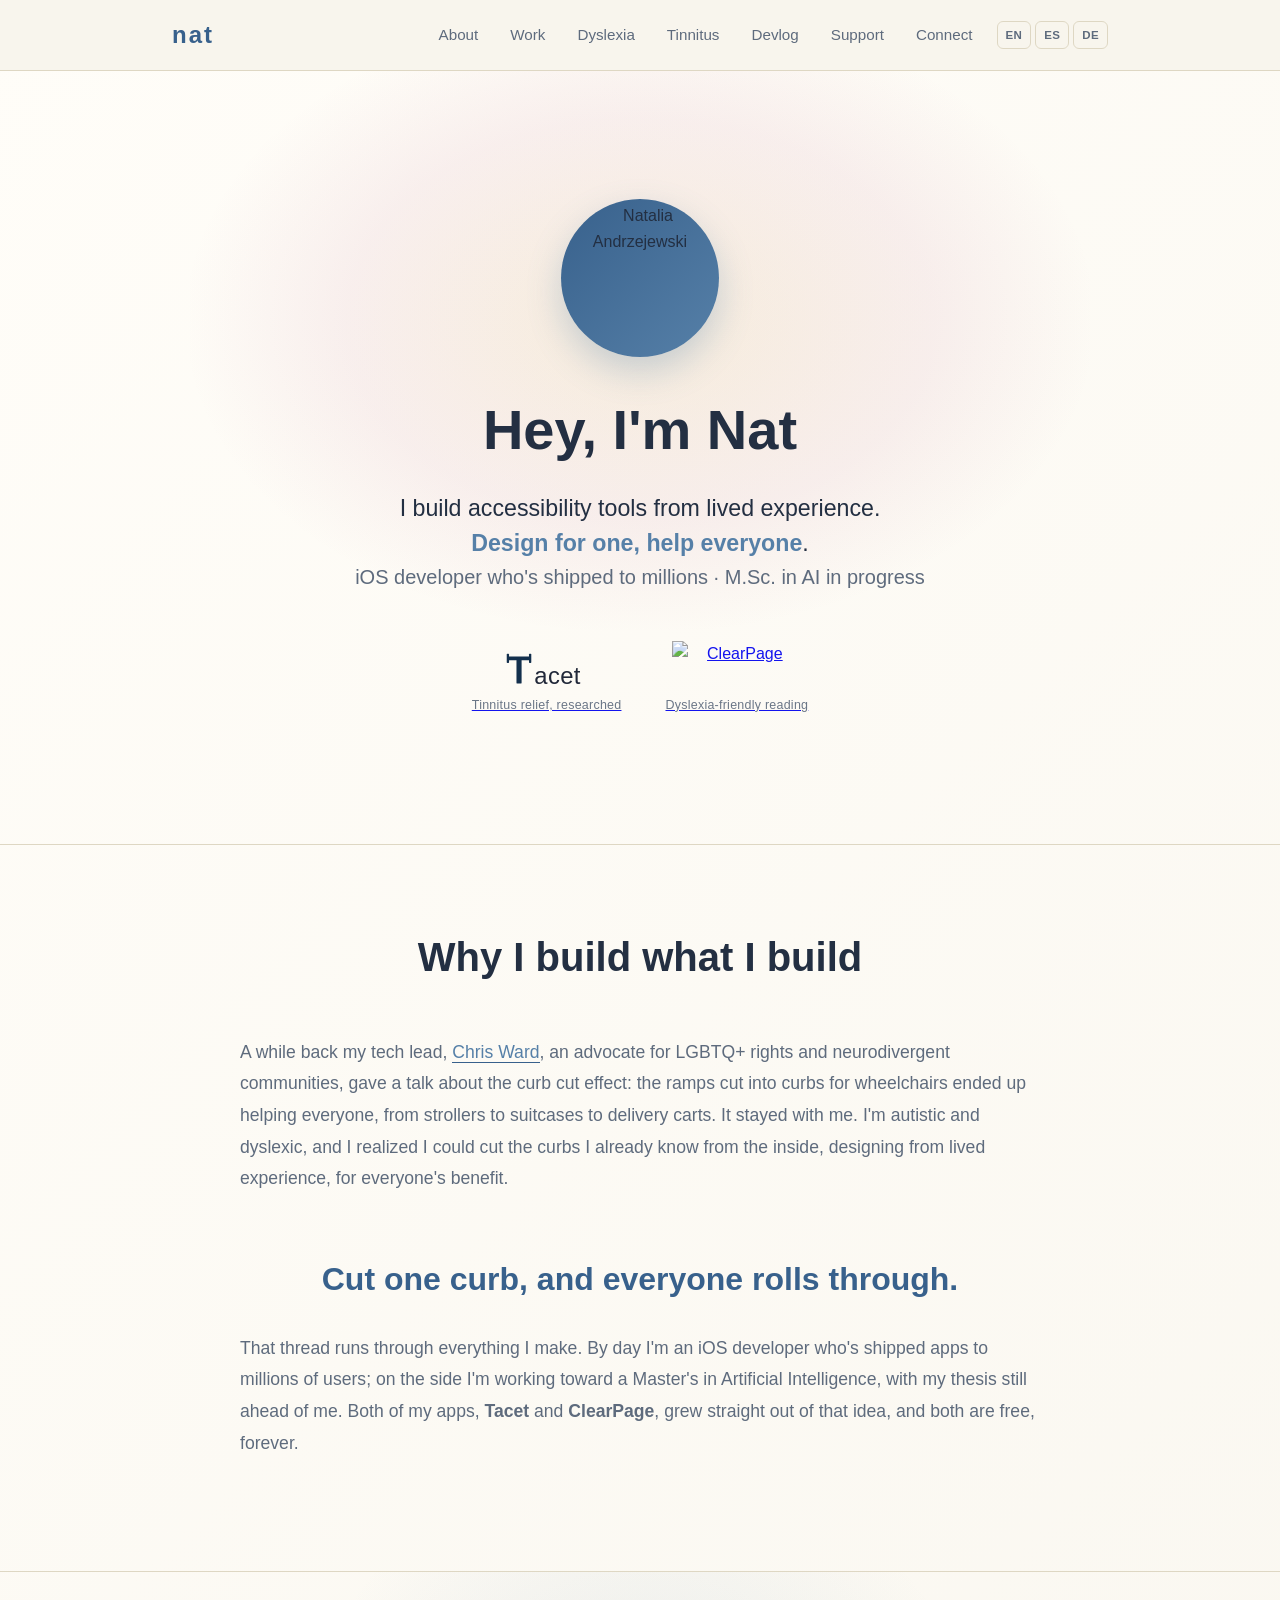
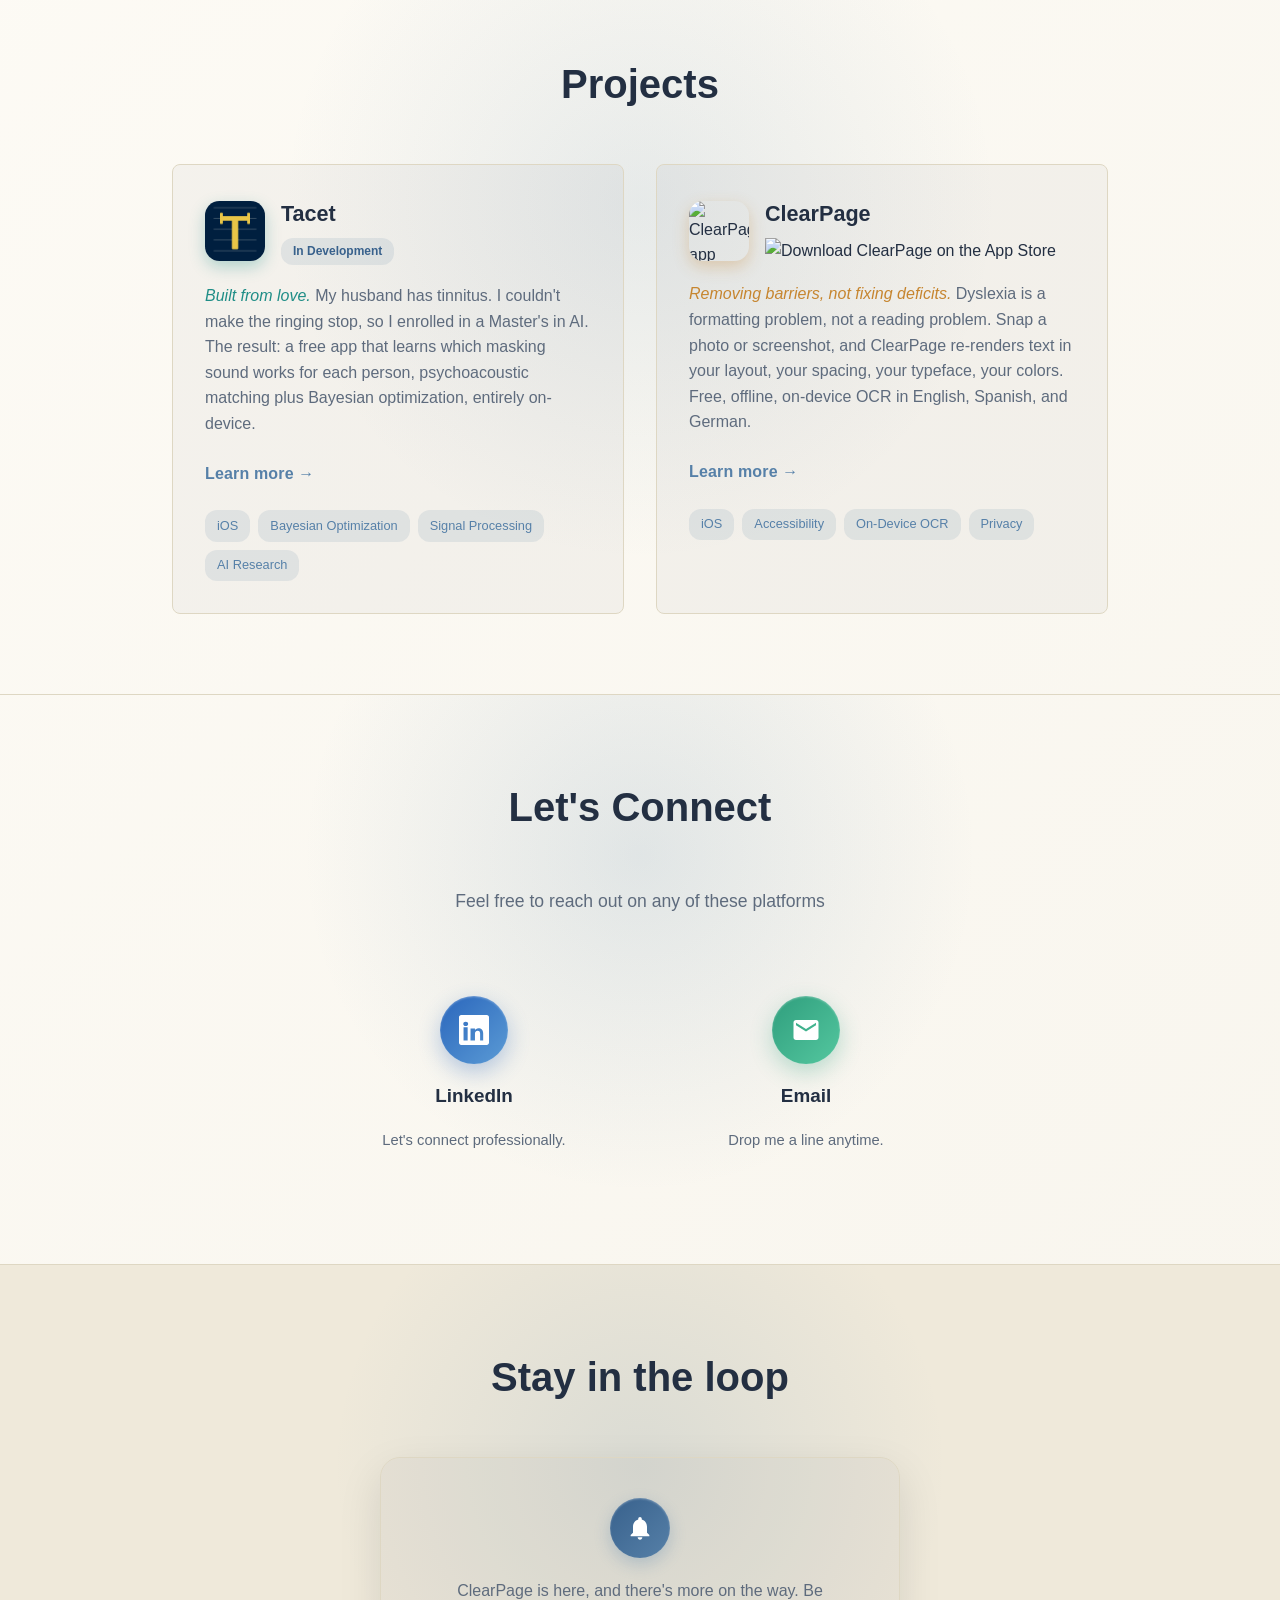
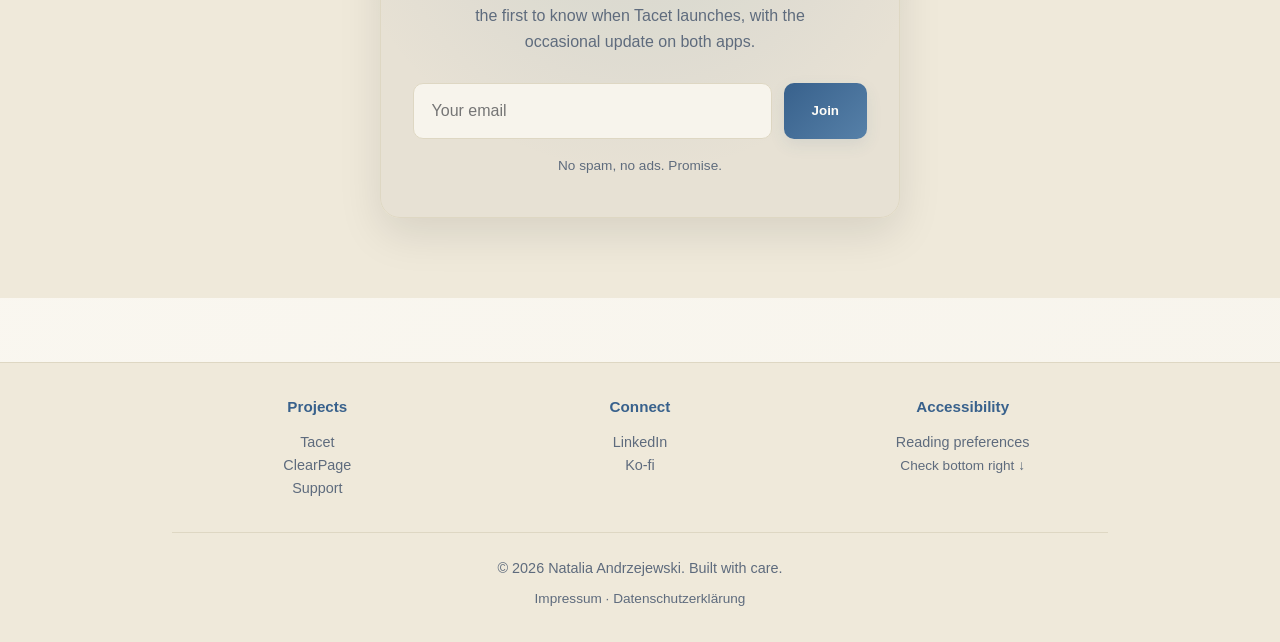
==== index.html @ 5fa42b30 "Renames to Tacet" ====
<!DOCTYPE html>
<html lang="en">
<head>
    <meta charset="UTF-8">
    <meta name="viewport" content="width=device-width, initial-scale=1.0">
    <meta name="description" content="iOS developer and AI researcher using tech to help people, free, privacy-first accessibility apps like Tacet and ClearPage.">
    <title>Natalia Andrzejewski | iOS Developer & AI Researcher</title>
    <link rel="icon" type="image/svg+xml" href="favicon.svg">
    <meta property="og:type" content="website">
    <meta property="og:title" content="Natalia Andrzejewski | iOS Developer & AI Researcher">
    <meta property="og:description" content="iOS developer and AI researcher using tech to help people, free, privacy-first accessibility apps like Tacet and ClearPage.">
    <meta property="og:url" content="https://natladev.com/">
    <meta property="og:image" content="https://natladev.com/nat.jpg">
    <meta name="twitter:card" content="summary">
    <link rel="stylesheet" href="style.css">
    <script>(function(){try{var p=JSON.parse(localStorage.getItem('natladev-prefs')||'{}');var d=document.documentElement,t=p.theme;d.dataset.theme=(t==='light'||t==='dark')?t:(matchMedia('(prefers-color-scheme: light)').matches?'light':'dark');if(p.font)d.dataset.font=p.font;if(p.textsize)d.dataset.textsize=p.textsize;if(p.spacing)d.dataset.spacing=p.spacing;}catch(e){}})();</script>
    <script type="application/ld+json">
    {
        "@context": "https://schema.org",
        "@type": "Person",
        "name": "Natalia Andrzejewski",
        "url": "https://natladev.com/",
        "image": "https://natladev.com/nat.jpg",
        "jobTitle": "iOS Developer & AI Researcher",
        "sameAs": [
            "https://www.linkedin.com/in/natladev/"
        ],
        "knowsAbout": ["iOS development", "Machine learning", "Accessibility", "Tinnitus masking", "Dyslexia-friendly design"]
    }
    </script>
</head>
<body>
    <a class="skip-link" href="#main">Skip to content</a>
    <nav class="navbar">
        <div class="container">
            <a href="#" class="logo">nat</a>
            <div class="nav-right">
                <ul class="nav-links" id="navMenu">
                    <li><a href="#about" data-i18n="nav.about">About</a></li>
                    <li><a href="#work" data-i18n="nav.work">Work</a></li>
                    <li><a href="clearpage.html" data-i18n="nav.dyslexia">Dyslexia</a></li>
                    <li><a href="tinnitus.html" data-i18n="nav.tinnitus">Tinnitus</a></li>
                    <li><a href="devlog.html" data-i18n="nav.devlog">Devlog</a></li>
                    <li><a href="support.html" data-i18n="nav.support">Support</a></li>
                    <li><a href="#socials" data-i18n="nav.connect">Connect</a></li>
                </ul>
                <div class="lang-switch" role="group" aria-label="Language / Idioma / Sprache">
                    <button type="button" class="lang-btn" data-lang="en">EN</button>
                    <button type="button" class="lang-btn" data-lang="es">ES</button>
                    <button type="button" class="lang-btn" data-lang="de">DE</button>
                </div>
                <button class="nav-toggle" aria-label="Menu" aria-expanded="false" aria-controls="navMenu">☰</button>
            </div>
        </div>
    </nav>

    <header class="hero hero-aurora" id="main">
        <div class="container">
            <span class="hero-photo-ring"><img src="nat-sm.webp" alt="Natalia Andrzejewski" class="hero-photo" width="150" height="150"></span>
            <h1 data-i18n="home.hero.greeting">Hey, I'm Nat</h1>
            <p class="hero-lead" data-i18n-html="home.hero.lead">I build accessibility tools from lived experience.<br><strong>Design for one, help everyone</strong>.</p>
            <p class="subtitle hero-cred" data-i18n="home.hero.cred">iOS developer who's shipped to millions · M.Sc. in AI in progress</p>
            <div class="hero-apps">
                <a href="tinnitus.html" class="hero-app wm-mtm" aria-label="Tacet, tinnitus relief research">
                    <img class="dark-only" src="assets/tacet/wordmark-tight.svg" alt="Tacet" width="148" height="58">
                    <img class="light-only" src="assets/tacet/wordmark-ink-tight.svg" alt="Tacet" width="148" height="58">
                    <span class="hero-app-tag" data-i18n="home.hero.tag.mtm">Tinnitus relief, researched</span>
                </a>
                <a href="clearpage.html" class="hero-app" aria-label="ClearPage, dyslexia-friendly reading">
                    <img class="dark-only" src="assets/clearpage/clearpage-wordmark-cream.svg" alt="ClearPage" width="420" height="142">
                    <img class="light-only" src="assets/clearpage/clearpage-wordmark-ink.svg" alt="ClearPage" width="420" height="142">
                    <span class="hero-app-tag" data-i18n="home.hero.tag.cp">Dyslexia-friendly reading</span>
                </a>
            </div>
        </div>
    </header>

    <section id="about" class="section">
        <div class="container">
            <h2 data-i18n="home.about.h2">Why I build what I build</h2>
            <div class="about-content">
                <p data-i18n-html="home.about.p1">A while back my tech lead, <a href="https://chrisward.de" target="_blank" rel="noopener">Chris Ward</a>, an advocate for LGBTQ+ rights and neurodivergent communities, gave a talk about the curb cut effect: the ramps cut into curbs for wheelchairs ended up helping everyone, from strollers to suitcases to delivery carts. It stayed with me. I'm autistic and dyslexic, and I realized I could cut the curbs I already know from the inside, designing from lived experience, for everyone's benefit.</p>

                <p class="standalone-line" data-i18n="home.about.quote">Cut one curb, and everyone rolls through.</p>

                <p data-i18n-html="home.about.p2">That thread runs through everything I make. By day I'm an iOS developer who's shipped apps to millions of users; on the side I'm working toward a Master's in Artificial Intelligence, with my thesis still ahead of me. Both of my apps, <strong>Tacet</strong> and <strong>ClearPage</strong>, grew straight out of that idea, and both are free, forever.</p>

            </div>
        </div>
    </section>

    <section id="work" class="section has-glow">
        <div class="container">
            <h2 data-i18n="home.work.h2">Projects</h2>
            <div class="work-grid">
                <a href="tinnitus.html" class="work-card work-card-link proj-card accent-teal">
                    <div class="proj-head">
                        <img class="proj-icon" src="assets/tacet/icon1024.png" alt="Tacet app icon" width="60" height="60">
                        <div class="proj-titles">
                            <h3>Tacet</h3>
                            <span class="badge badge-dev" data-i18n="badge.dev">In Development</span>
                        </div>
                    </div>
                    <p data-i18n-html="home.work.tinnitus.p"><em>Built from love.</em> My husband has tinnitus. I couldn't make the ringing stop, so I enrolled in a Master's in AI. The result: a free app that learns which masking sound works for each person, psychoacoustic matching plus Bayesian optimization, entirely on-device.</p>
                    <span class="proj-cta" data-i18n="home.work.tinnitus.cta">Learn more →</span>
                    <div class="tags">
                        <span>iOS</span>
                        <span>Bayesian Optimization</span>
                        <span>Signal Processing</span>
                        <span>AI Research</span>
                    </div>
                </a>

                <a href="clearpage.html" class="work-card work-card-link proj-card accent-amber">
                    <div class="proj-head">
                        <img class="proj-icon" src="assets/clearpage/icon1024-light.png" alt="ClearPage app icon" width="60" height="60">
                        <div class="proj-titles">
                            <h3>ClearPage</h3>
                            <span class="proj-store-badge">
                                <img class="dark-only" src="assets/clearpage/appstoremerch/white.svg" alt="Download ClearPage on the App Store" data-i18n-alt="home.work.cp.badgeAlt" width="120" height="40">
                                <img class="light-only" src="assets/clearpage/appstoremerch/black.svg" alt="Download ClearPage on the App Store" data-i18n-alt="home.work.cp.badgeAlt" width="120" height="40">
                            </span>
                        </div>
                    </div>
                    <p data-i18n-html="home.work.clearpage.p"><em>Removing barriers, not fixing deficits.</em> Dyslexia is a formatting problem, not a reading problem. Snap a photo or screenshot, and ClearPage re-renders text in your layout, your spacing, your typeface, your colors. Free, offline, on-device OCR in English, Spanish, and German.</p>
                    <span class="proj-cta" data-i18n="home.work.clearpage.cta">Learn more →</span>
                    <div class="tags">
                        <span>iOS</span>
                        <span>Accessibility</span>
                        <span>On-Device OCR</span>
                        <span>Privacy</span>
                    </div>
                </a>
            </div>
        </div>
    </section>


    <section id="socials" class="section social-section support-section">
        <div class="container">
            <h2 data-i18n="home.connect.h2">Let's Connect</h2>
            <p data-i18n="home.connect.p">Feel free to reach out on any of these platforms</p>
            <div class="give-grid connect-grid">
                <a href="https://www.linkedin.com/in/natladev/" class="give-action tile-linkedin" target="_blank" rel="noopener">
                    <span class="tile-icon">
                        <svg width="30" height="30" viewBox="0 0 24 24" fill="currentColor" aria-hidden="true">
                            <path d="M20.447 20.452h-3.554v-5.569c0-1.328-.475-2.236-1.986-2.236-1.081 0-1.722.722-2.004 1.418-.103.25-.129.599-.129.949v5.438h-3.554s.05-8.81 0-9.728h3.554v1.375c.425-.656 1.186-1.587 2.882-1.587 2.105 0 3.685 1.375 3.685 4.331v5.609zM5.337 8.855c-1.144 0-1.915-.759-1.915-1.71 0-.956.77-1.71 1.97-1.71 1.197 0 1.912.754 1.937 1.71 0 .951-.74 1.71-1.992 1.71zm1.582 11.597H3.635V9.724h3.284v10.728zM22.225 0H1.771C.792 0 0 .774 0 1.729v20.542C0 23.227.792 24 1.771 24h20.451C23.2 24 24 23.227 24 22.271V1.729C24 .774 23.2 0 22.225 0z"/>
                        </svg>
                    </span>
                    <h3>LinkedIn</h3>
                    <p data-i18n="home.connect.linkedin.p">Let's connect professionally.</p>
                </a>
                <a href="mailto:natiosdev@gmail.com" class="give-action tile-email">
                    <span class="tile-icon">
                        <svg width="30" height="30" viewBox="0 0 24 24" fill="currentColor" aria-hidden="true">
                            <path d="M20 4H4c-1.1 0-2 .9-2 2v12c0 1.1.9 2 2 2h16c1.1 0 2-.9 2-2V6c0-1.1-.9-2-2-2zm0 4.236l-8 5-8-5V6.118l8 5 8-5v2.118z"/>
                        </svg>
                    </span>
                    <h3 data-i18n="home.connect.email.h">Email</h3>
                    <p data-i18n="home.connect.email.p">Drop me a line anytime.</p>
                </a>
            </div>
        </div>
    </section>

    <section class="section newsletter-section" style="background: var(--secondary); border-top: 1px solid var(--border);">
        <div class="container">
            <h2 data-i18n="home.news.h2">Stay in the loop</h2>
            <div class="newsletter-card">
                <span class="newsletter-badge" aria-hidden="true">
                    <svg width="28" height="28" viewBox="0 0 24 24" fill="currentColor">
                        <path d="M12 22c1.1 0 2-.9 2-2h-4c0 1.1.9 2 2 2zm6-6v-5c0-3.07-1.63-5.64-4.5-6.32V4c0-.83-.67-1.5-1.5-1.5s-1.5.67-1.5 1.5v.68C7.64 5.36 6 7.92 6 11v5l-2 2v1h16v-1l-2-2z"/>
                    </svg>
                </span>
                <p class="newsletter-lead" data-i18n="home.news.p">ClearPage is here, and there's more on the way. Be the first to know when Tacet launches, with the occasional update on both apps.</p>
                <form class="newsletter-form" method="POST" action="https://formspree.io/f/xvznlbnn">
                    <input type="email" name="email" placeholder="Your email" required aria-label="Your email address" data-i18n-ph="home.news.ph" data-i18n-aria="home.news.ph" />
                    <button type="submit" data-i18n="home.news.join">Join</button>
                </form>
                <p class="newsletter-fine" data-i18n="home.news.note">No spam, no ads. Promise.</p>
            </div>
        </div>
    </section>

    <footer>
        <div class="container">
            <div style="display: grid; grid-template-columns: repeat(auto-fit, minmax(200px, 1fr)); gap: 2rem; margin-bottom: 2rem;">
                <div>
                    <h4 style="color: var(--accent); margin-bottom: 0.75rem; font-size: 0.95rem;" data-i18n="footer.projects">Projects</h4>
                    <ul style="list-style: none;">
                        <li><a href="tinnitus.html" style="color: var(--text-muted); text-decoration: none;">Tacet</a></li>
                        <li><a href="clearpage.html" style="color: var(--text-muted); text-decoration: none;">ClearPage</a></li>
                        <li><a href="support.html" style="color: var(--text-muted); text-decoration: none;" data-i18n="footer.support">Support</a></li>
                    </ul>
                </div>
                <div>
                    <h4 style="color: var(--accent); margin-bottom: 0.75rem; font-size: 0.95rem;" data-i18n="footer.connect">Connect</h4>
                    <ul style="list-style: none;">
                        <li><a href="https://www.linkedin.com/in/natladev/" target="_blank" rel="noopener" style="color: var(--text-muted); text-decoration: none;">LinkedIn</a></li>
                        <li><a href="https://ko-fi.com/natladev" target="_blank" rel="noopener" style="color: var(--text-muted); text-decoration: none;">Ko-fi</a></li>
                    </ul>
                </div>
                <div>
                    <h4 style="color: var(--accent); margin-bottom: 0.75rem; font-size: 0.95rem;" data-i18n="footer.accessibility">Accessibility</h4>
                    <ul style="list-style: none;">
                        <li><span style="color: var(--text-muted);" data-i18n="footer.readingPrefs">Reading preferences</span><br><span style="font-size: 0.85rem; color: var(--text-muted);" data-i18n="footer.checkBottom">Check bottom right ↓</span></li>
                    </ul>
                </div>
            </div>
            <div style="border-top: 1px solid var(--border); padding-top: 1.5rem;">
                <p data-i18n="footer.copyright">&copy; 2026 Natalia Andrzejewski. Built with care.</p>
                <p class="legal-links"><a href="impressum.html" data-i18n="footer.impressum">Impressum</a> · <a href="datenschutz.html" data-i18n="footer.privacy">Datenschutzerklärung</a></p>
            </div>
        </div>
    </footer>

    <script src="translations.js"></script>
    <script src="i18n.js"></script>
    <script src="script.js"></script>
    <script src="prefs.js" defer></script>
</body>
</html>
---- style.css ----
/* ============================================================================
   natladev — design system reference
   ----------------------------------------------------------------------------
   THEMING   :root sets dark-theme tokens; [data-theme="light"] overrides them.
             Reading prefs are applied via [data-theme] / [data-font] /
             [data-textsize] / [data-spacing] on <html> (see prefs.js).

   COLOR TOKENS
     --primary / --secondary   page + panel backgrounds
     --text / --text-muted     body + secondary text
     --accent / --accent-light brand blue (gradients, links, focus)
     --border, --card-bg, --card-bg-hover, --panel-bg, --tag-bg
     --cta-bg / --cta-text     contrast-safe filled buttons (both themes)

   ACCENT PRESETS (per-element gradient + glow, set on a parent element)
     .accent-blue/teal/amber/gold/rose  ->  --c-a / --c-b / --c-glow
     .tile-coffee/star/share/linkedin/email  ->  --tile-a / --tile-b / --tile-glow

   SHARED COMPONENTS
     .gradient-badge / .tile-icon   gradient circular icon badges
     .give-action / .give-grid      borderless glow tiles (Support, Connect)
     .step / .timeline              borderless steps + status timeline (Tinnitus)
     .has-glow / .hero-aurora       soft radial / warm aurora section glows
     tile-rise keyframe             shared entrance animation

   MOTION   Every animation/transition has a (prefers-reduced-motion: reduce)
            fallback. Keep that contract when adding new motion.
   ============================================================================ */
* {
    margin: 0;
    padding: 0;
    box-sizing: border-box;
}

:root {
    --primary: #1f2733;
    --secondary: #28323f;
    --accent: #74a0c5;
    --accent-light: #8ab0cf;
    --text: #f3efe4;
    --text-muted: #b6bfca;
    --border: #3a4452;
    --bg-dark: #1f2733;
    --bg-darker: #161d27;
    --nav-bg: rgba(31, 39, 51, 0.82);
    --nav-bg-solid: rgba(31, 39, 51, 0.97);
    --card-bg: rgba(243, 239, 228, 0.035);
    --card-bg-hover: rgba(243, 239, 228, 0.065);
    --tag-bg: rgba(115, 155, 191, 0.18);
    --panel-bg: #28323f;
    --cta-bg: #8ab0cf;
    --cta-text: #161d27;
    color-scheme: dark;
}

:root[data-theme="light"] {
    --primary: #f7f4ec;
    --secondary: #efe9da;
    --accent: #38618c;
    --accent-light: #5680a8;
    --text: #232f42;
    --text-muted: #5e6b7d;
    --border: #ded7c3;
    --bg-dark: #f7f4ec;
    --bg-darker: #fffdf8;
    --nav-bg: rgba(247, 244, 236, 0.86);
    --nav-bg-solid: rgba(247, 244, 236, 0.97);
    --card-bg: rgba(35, 47, 66, 0.035);
    --card-bg-hover: rgba(35, 47, 66, 0.065);
    --tag-bg: rgba(56, 97, 140, 0.1);
    --panel-bg: #fffdf8;
    --cta-bg: #2c4a68;
    --cta-text: #fffdf8;
    color-scheme: light;
}

/* OpenDyslexic — used only when the dyslexia-friendly font preference is on */
@font-face {
    font-family: 'OpenDyslexic';
    src: url('assets/fonts/OpenDyslexic-Regular.otf') format('opentype');
    font-weight: 400;
    font-style: normal;
    font-display: swap;
}

@font-face {
    font-family: 'OpenDyslexic';
    src: url('assets/fonts/OpenDyslexic-Bold.otf') format('opentype');
    font-weight: 700;
    font-style: normal;
    font-display: swap;
}

/* Reading preferences (set as data attributes on <html> by prefs.js) */
:root[data-textsize="large"] { font-size: 112.5%; }
:root[data-textsize="xl"] { font-size: 125%; }

:root[data-font="dyslexic"] body,
:root[data-font="dyslexic"] h1,
:root[data-font="dyslexic"] h2,
:root[data-font="dyslexic"] h3,
:root[data-font="dyslexic"] .logo {
    font-family: 'OpenDyslexic', Verdana, 'Trebuchet MS', Tahoma, sans-serif;
    letter-spacing: 0.02em;
    word-spacing: 0.1em;
}

:root[data-spacing="relaxed"] body { line-height: 1.9; }
:root[data-spacing="relaxed"] .about-content > p,
:root[data-spacing="relaxed"] .work-card p { line-height: 2.1; }

body {
    font-family: -apple-system, BlinkMacSystemFont, 'Segoe UI', 'Roboto', 'Oxygen', 'Ubuntu', 'Cantarell', sans-serif;
    background: linear-gradient(135deg, var(--bg-darker) 0%, var(--primary) 100%);
    color: var(--text);
    line-height: 1.6;
    overflow-x: hidden;
}

.container {
    max-width: 1000px;
    margin: 0 auto;
    padding: 0 2rem;
}

/* Accessibility: skip link + visible keyboard focus */
.skip-link {
    position: absolute;
    left: -9999px;
    top: 0;
    z-index: 200;
    background: var(--accent);
    color: var(--cta-text);
    padding: 0.75rem 1.25rem;
    border-radius: 0 0 8px 0;
    text-decoration: none;
    font-weight: 600;
}

.skip-link:focus {
    left: 0;
}

a:focus-visible,
button:focus-visible {
    outline: 3px solid var(--accent-light);
    outline-offset: 3px;
    border-radius: 4px;
}

/* Navigation */
.navbar {
    position: sticky;
    top: 0;
    z-index: 100;
    background: var(--nav-bg);
    backdrop-filter: blur(10px);
    border-bottom: 1px solid var(--border);
    padding: 1rem 0;
}

.navbar .container {
    display: flex;
    justify-content: space-between;
    align-items: center;
}

.logo {
    font-size: 1.5rem;
    font-weight: 700;
    color: var(--accent);
    text-decoration: none;
    letter-spacing: 2px;
}

.nav-toggle {
    display: none;
    font: inherit;
    font-size: 1.4rem;
    line-height: 1;
    color: var(--text);
    background: none;
    border: 1px solid var(--border);
    border-radius: 8px;
    padding: 0.35rem 0.65rem;
    cursor: pointer;
}

.nav-links {
    display: flex;
    list-style: none;
    gap: 2rem;
}

.nav-links a {
    color: var(--text-muted);
    text-decoration: none;
    transition: color 0.3s ease;
    font-size: 0.95rem;
}

.nav-links a:hover {
    color: var(--accent);
}

/* Hero Section */
.hero {
    padding: 8rem 0;
    text-align: center;
}

.hero-photo-ring {
    display: inline-block;
    padding: 4px;
    margin-bottom: 1.75rem;
    border-radius: 50%;
    background: linear-gradient(135deg, var(--accent), var(--accent-light));
    box-shadow: 0 14px 34px rgba(91, 134, 171, 0.30);
    transition: transform 0.3s ease;
}
.hero-photo-ring:hover { transform: translateY(-3px); }
.hero-photo {
    display: block;
    width: 150px;
    height: 150px;
    border-radius: 50%;
    object-fit: cover;
}
.hero-lead {
    max-width: 620px;
    margin: 0 auto;
    font-size: 1.45rem;
    line-height: 1.5;
    color: var(--text);
}
.hero-lead strong { color: var(--accent-light); font-weight: 700; }
.hero .hero-cred {
    margin-top: 1.1rem;
    font-size: 1rem;
}

.hero h1 {
    font-size: 3.5rem;
    font-weight: 700;
    margin-bottom: 1rem;
    color: var(--text);
}

.hero .subtitle {
    font-size: 1.25rem;
    color: var(--text-muted);
    max-width: 600px;
    margin: 0 auto;
}

.hero-tagline {
    margin-top: 1.5rem;
    font-size: 1.05rem;
    font-style: italic;
    color: var(--accent-light);
}

/* Hero app wordmarks */
.hero-apps {
    display: flex;
    flex-wrap: wrap;
    justify-content: center;
    align-items: flex-end;
    gap: 2.75rem;
    margin-top: 3rem;
}

.hero-app {
    display: inline-flex;
    flex-direction: column;
    align-items: center;
    gap: 0.7rem;
    opacity: 0.92;
    transition: opacity 0.25s ease, transform 0.25s ease;
}

.hero-app:hover { opacity: 1; transform: translateY(-3px); }

.hero-app img {
    height: 2.75rem;
    width: auto;
}

.hero-app-tag {
    font-size: 0.78rem;
    letter-spacing: 0.02em;
    color: var(--text-muted);
}

/* Tacet's mark is compact, so size it to sit level with the ClearPage logo */
.hero-app.wm-mtm img { height: 2rem; }

.hero-app:focus-visible {
    outline: 3px solid var(--accent-light);
    outline-offset: 6px;
    border-radius: 4px;
}

@media (max-width: 768px) {
    .hero-apps { gap: 2rem; }
    .hero-app img { height: 2.25rem; }
    .hero-app.wm-mtm img { height: 1.6rem; }
}

/* Sound wave: chaos settling into calm */
.sound-wave {
    max-width: 700px;
    margin: 3rem auto 0;
}

.sound-wave svg {
    display: block;
    width: 100%;
    height: 70px;
    filter: drop-shadow(0 0 8px rgba(91, 134, 171, 0.35));
}

.sound-wave path {
    fill: none;
    stroke: var(--accent);
    stroke-width: 2;
    vector-effect: non-scaling-stroke;
}

/* The wave breathes: chaos (jagged) gently resolving into calm (smooth), on a slow loop. */
.wave-jagged {
    opacity: 0.85;
    animation: wave-breathe-out 9s ease-in-out 1s infinite alternate;
}

.wave-smooth {
    opacity: 0;
    animation: wave-breathe-in 9s ease-in-out 1s infinite alternate;
}

@keyframes wave-breathe-out {
    from { opacity: 0.85; }
    to { opacity: 0; }
}

@keyframes wave-breathe-in {
    from { opacity: 0; }
    to { opacity: 0.9; }
}

@media (prefers-reduced-motion: reduce) {
    .wave-jagged { display: none; }
    .wave-smooth { opacity: 0.9; animation: none; }
}

/* Stat band */
.stat-band {
    text-align: center;
}

.stat-number {
    font-size: 4.5rem;
    font-weight: 700;
    line-height: 1.1;
    background: linear-gradient(135deg, var(--accent), var(--accent-light));
    -webkit-background-clip: text;
    background-clip: text;
    color: transparent;
}

.stat-text {
    max-width: 480px;
    margin: 0.75rem auto 0;
    color: var(--text-muted);
    font-size: 1.1rem;
}

/* Standalone line */
.about-content .standalone-line,
.standalone-line {
    margin: 3.5rem 0 1.5rem;
    text-align: center;
    font-size: 2rem;
    font-weight: 700;
    color: var(--accent);
}

/* Tone demo */
.tone-demo .about-content > p {
    text-align: center;
}

.tone-demo-controls {
    text-align: center;
    margin-top: 2.5rem;
}

.ear-emitter {
    position: relative;
    display: inline-flex;
    align-items: center;
    justify-content: center;
    width: 7rem;
    height: 7rem;
    border-radius: 50%;
    border: 1px solid var(--border);
    background: var(--card-bg);
    color: var(--accent);
    cursor: pointer;
    transition: background 0.25s ease, box-shadow 0.25s ease, transform 0.2s ease;
    user-select: none;
    -webkit-user-select: none;
    touch-action: none;
}

.ear-emitter:hover {
    background: var(--card-bg-hover);
    transform: translateY(-2px);
}

.ear-emitter:focus-visible {
    outline: 3px solid var(--accent-light);
    outline-offset: 4px;
}

.ear-emitter.playing {
    background: var(--card-bg-hover);
    box-shadow: 0 0 0 4px var(--tag-bg);
}

.ear-icon {
    position: relative;
    z-index: 2;
    display: flex;
    align-items: center;
    justify-content: center;
    width: 3.5rem;
    height: 3.5rem;
    border-radius: 50%;
    color: #fff;
    background: linear-gradient(135deg, var(--accent), var(--accent-light));
    box-shadow: inset 0 1px 2px rgba(255, 255, 255, 0.3), 0 6px 16px var(--tag-bg);
    transition: transform 0.3s ease;
}
.ear-emitter.playing .ear-icon { transform: scale(1.06); }

/* Sound ripples out from the ear while held — what he hears, made visible. */
.ear-waves span {
    position: absolute;
    top: 50%;
    left: 50%;
    width: 3.5rem;
    height: 3.5rem;
    margin: -1.75rem 0 0 -1.75rem;
    border-radius: 50%;
    border: 2px solid var(--accent);
    opacity: 0;
    z-index: 1;
    pointer-events: none;
}
.ear-emitter.playing .ear-waves span { animation: ear-ripple 1.9s ease-out infinite; }
.ear-emitter.playing .ear-waves span:nth-child(2) { animation-delay: 0.63s; }
.ear-emitter.playing .ear-waves span:nth-child(3) { animation-delay: 1.26s; }

@keyframes ear-ripple {
    0% { opacity: 0.5; transform: scale(0.85); }
    100% { opacity: 0; transform: scale(2.6); }
}

.tone-prompt {
    margin-top: 1.5rem;
    font-weight: 600;
    color: var(--text);
}

@media (prefers-reduced-motion: reduce) {
    .ear-emitter:hover { transform: none; }
    .ear-emitter.playing .ear-icon { transform: none; }
    .ear-emitter.playing .ear-waves span { animation: none; opacity: 0; }
}

.tone-note {
    margin-top: 1.25rem;
    font-size: 0.9rem;
    color: var(--text-muted);
    line-height: 1.7;
}

/* Sections */
.section {
    padding: 5rem 0;
    border-top: 1px solid var(--border);
}

.section h2 {
    font-size: 2.5rem;
    margin-bottom: 3rem;
    text-align: center;
}

/* About Section */
.about-content {
    max-width: 800px;
    margin: 0 auto;
}

.about-content a {
    color: var(--accent-light);
    text-decoration: none;
    border-bottom: 1px solid var(--accent);
}

.about-content a:hover {
    color: var(--accent);
}

.about-content > p {
    font-size: 1.1rem;
    color: var(--text-muted);
    margin-bottom: 2rem;
    line-height: 1.8;
}

.highlights {
    margin: 3rem 0;
}

.highlights h3 {
    font-size: 1.3rem;
    margin-bottom: 1rem;
    color: var(--accent);
}

.highlights ul {
    list-style: none;
    margin-top: 1rem;
}

.highlights li {
    padding: 0.75rem 0;
    padding-left: 1.5rem;
    position: relative;
    color: var(--text-muted);
}

.highlights li:before {
    content: "→";
    position: absolute;
    left: 0;
    color: var(--accent);
}

/* Work Grid */
.work-grid {
    display: grid;
    grid-template-columns: repeat(auto-fit, minmax(280px, 1fr));
    gap: 2rem;
    margin-top: 2rem;
}

.work-card {
    background: var(--card-bg);
    border: 1px solid var(--border);
    border-radius: 8px;
    padding: 2rem;
    transition: all 0.3s ease;
    cursor: pointer;
}

.work-card-link {
    display: block;
    text-decoration: none;
    color: inherit;
}

.work-card:hover {
    border-color: var(--accent);
    background: var(--card-bg-hover);
    transform: translateY(-4px);
}

.card-media {
    width: 132px;
    margin: 0 auto 1.5rem;
    border-radius: 16px;
    overflow: hidden;
    border: 1px solid var(--border);
    box-shadow: 0 6px 18px rgba(0, 0, 0, 0.12);
    background: var(--bg-darker);
}

.card-media video,
.card-media img {
    display: block;
    width: 100%;
    height: auto;
}

.work-card h3 {
    font-size: 1.2rem;
    margin-bottom: 0.75rem;
    color: var(--text);
}

.work-card p {
    color: var(--text-muted);
    margin-bottom: 1.5rem;
    line-height: 1.6;
}

.proj-cta {
    display: block;
    margin-bottom: 1.5rem;
    color: var(--accent-light);
    font-weight: 700;
    font-size: 1rem;
    letter-spacing: 0.01em;
}

.work-card:hover .proj-cta {
    color: var(--accent);
}

.tags {
    display: flex;
    flex-wrap: wrap;
    gap: 0.5rem;
}

.tags span {
    font-size: 0.8rem;
    background: var(--tag-bg);
    color: var(--accent-light);
    padding: 0.35rem 0.75rem;
    border-radius: 12px;
}

/* Social Section */
.social-section {
    text-align: center;
}

.social-section p {
    font-size: 1.1rem;
    color: var(--text-muted);
    margin-bottom: 3rem;
}

.social-links {
    display: flex;
    justify-content: center;
    gap: 2rem;
    flex-wrap: wrap;
}

.social-btn {
    display: inline-flex;
    align-items: center;
    gap: 0.75rem;
    padding: 1rem 1.75rem;
    border: 1px solid var(--border);
    border-radius: 10px;
    color: var(--text);
    text-decoration: none;
    font-weight: 500;
    transition: background 0.25s ease, box-shadow 0.25s ease, transform 0.25s ease;
    background: var(--card-bg);
    box-shadow: 0 1px 2px rgba(0, 0, 0, 0.04);
}

.social-btn:hover {
    background: var(--card-bg-hover);
    box-shadow: 0 6px 16px rgba(0, 0, 0, 0.08);
    transform: translateY(-1px);
}

/* Primary CTA — one confident filled button per page, for the one action that matters most */
.social-btn.primary {
    background: var(--cta-bg);
    border-color: var(--cta-bg);
    color: var(--cta-text);
    font-weight: 600;
    box-shadow: 0 4px 14px var(--tag-bg);
}

.social-btn.primary:hover {
    background: var(--cta-bg);
    border-color: var(--cta-bg);
    box-shadow: 0 8px 22px var(--tag-bg);
    transform: translateY(-1px);
    opacity: 0.92;
}

.social-btn svg {
    width: 20px;
    height: 20px;
}

.social-btn.github {
    --hover-color: var(--text);
}

.social-btn.linkedin {
    --hover-color: #0a66c2;
}

.social-btn.twitter {
    --hover-color: #1da1f2;
}

.social-btn.email {
    --hover-color: #34d399;
}

/* Status badges on work cards ("In Development" / "In Beta") */
.badge {
    display: inline-block;
    padding: 0.25rem 0.75rem;
    border-radius: 12px;
    font-size: 0.75rem;
    font-weight: 600;
    white-space: nowrap;
    margin-left: 0.5rem;
}

.badge-dev {
    background: var(--tag-bg);
    color: var(--accent);
}

.badge-beta {
    background: rgba(181, 127, 46, 0.16);
    color: #b5762c;
}

.badge-live {
    background: rgba(46, 160, 110, 0.18);
    color: #2ea06e;
}

/* Hero pronouns — mini badge tucked under the name */
.hero-pronouns {
    display: inline-block;
    margin-top: -0.35rem;
    margin-bottom: 0.5rem;
    font-size: 0.68rem;
    font-weight: 600;
    letter-spacing: 0.04em;
    color: var(--accent);
    background: var(--tag-bg);
    border: 1px solid var(--accent);
    border-radius: 999px;
    padding: 0.08rem 0.55rem;
    line-height: 1.4;
}

/* Right side of the nav bar: links + language switch + menu toggle */
.nav-right {
    display: flex;
    align-items: center;
    gap: 1.5rem;
}

/* Language switcher (always visible in the bar) */
.lang-switch {
    display: inline-flex;
    gap: 0.25rem;
    align-items: center;
}
.lang-btn {
    font: inherit;
    font-size: 0.72rem;
    font-weight: 700;
    letter-spacing: 0.03em;
    padding: 0.25rem 0.5rem;
    border: 1px solid var(--border);
    background: transparent;
    color: var(--text-muted);
    border-radius: 6px;
    cursor: pointer;
    transition: background 0.2s ease, color 0.2s ease, border-color 0.2s ease;
}
.lang-btn:hover { color: var(--text); border-color: var(--accent); }
.lang-btn[aria-pressed="true"] {
    background: var(--accent);
    border-color: var(--accent);
    color: #fff;
}

/* ===== Shared design language ===== */
/* Accent presets: set --c-a / --c-b / --c-glow for gradients, glows, and hovers */
.accent-teal  { --c-a: #1f8d86; --c-b: #44c3b6; --c-glow: rgba(31, 141, 134, 0.30); }
.accent-amber { --c-a: #c6852f; --c-b: #e3a857; --c-glow: rgba(198, 133, 47, 0.30); }
.accent-gold  { --c-a: #c69a16; --c-b: #f0cb4e; --c-glow: rgba(198, 154, 22, 0.30); }
.accent-blue  { --c-a: #3f6fa8; --c-b: #6aa0d6; --c-glow: rgba(63, 111, 168, 0.32); }
.accent-rose  { --c-a: #b5547a; --c-b: #e08aa9; --c-glow: rgba(181, 84, 122, 0.30); }

/* Reusable gradient icon badge */
.gradient-badge {
    display: flex;
    align-items: center;
    justify-content: center;
    border-radius: 50%;
    color: #fff;
    background: linear-gradient(135deg, var(--c-a, var(--accent)), var(--c-b, var(--accent-light)));
    box-shadow: inset 0 1px 2px rgba(255, 255, 255, 0.3), 0 6px 16px var(--c-glow, rgba(0, 0, 0, 0.15));
    transition: transform 0.3s ease;
}

/* Soft radial glow behind a section */
.has-glow { position: relative; overflow: hidden; }
.has-glow > .container { position: relative; z-index: 1; }
.has-glow::before {
    content: '';
    position: absolute;
    top: 32%;
    left: 50%;
    width: 720px;
    height: 720px;
    max-width: 130vw;
    transform: translate(-50%, -50%);
    background: radial-gradient(circle, rgba(91, 134, 171, 0.13), transparent 70%);
    pointer-events: none;
    z-index: 0;
}

/* Project cards (home) */
.proj-card { animation: tile-rise 0.55s ease both; }
.work-grid .proj-card:nth-child(1) { animation-delay: 0.05s; }
.work-grid .proj-card:nth-child(2) { animation-delay: 0.14s; }

.proj-head {
    display: flex;
    align-items: center;
    gap: 1rem;
    margin-bottom: 1.1rem;
}

.proj-icon {
    width: 60px;
    height: 60px;
    border-radius: 24%;
    flex-shrink: 0;
    box-shadow: 0 6px 16px var(--c-glow, rgba(0, 0, 0, 0.2));
    transition: transform 0.3s ease;
}

.proj-titles { display: flex; flex-direction: column; gap: 0.4rem; align-items: flex-start; }
.proj-titles h3 { margin: 0; font-size: 1.35rem; }
.proj-titles .badge { margin-left: 0; }

.proj-card em { color: var(--c-a); font-style: italic; }

.proj-card:hover {
    border-color: var(--c-a);
    box-shadow: 0 16px 38px var(--c-glow);
}
.proj-card:hover .proj-icon { transform: scale(1.06) rotate(-3deg); }

/* Skill group labels: a little color */

/* Socials: brand-tinted hover with a lift */
.social-btn.github:hover,
.social-btn.linkedin:hover,
.social-btn.email:hover {
    border-color: var(--hover-color);
    color: var(--hover-color);
    transform: translateY(-3px);
}

@media (prefers-reduced-motion: reduce) {
    .proj-card { animation: none; }
    .proj-card:hover .proj-icon { transform: none; }
    .social-btn.github:hover,
    .social-btn.linkedin:hover,
    .social-btn.email:hover { transform: none; }
}

/* Support hero: app icon badges */
.hero-app-icons {
    display: flex;
    justify-content: center;
    gap: 1.5rem;
    margin-top: 2.75rem;
}

.app-icon-badge {
    display: inline-flex;
    border-radius: 22%;
    box-shadow: 0 8px 24px rgba(0, 0, 0, 0.25);
    transition: transform 0.25s ease, box-shadow 0.25s ease;
}

.app-icon-badge img {
    display: block;
    width: 76px;
    height: 76px;
    border-radius: 22%;
}

.app-icon-badge:hover {
    transform: translateY(-4px) scale(1.04);
    box-shadow: 0 14px 32px rgba(0, 0, 0, 0.32);
}

.app-icon-badge:focus-visible {
    outline: 3px solid var(--accent-light);
    outline-offset: 4px;
}

/* Support: icon tiles for ways to support */
.support-section { position: relative; overflow: hidden; }

.support-section::before {
    content: '';
    position: absolute;
    top: 28%;
    left: 50%;
    width: 680px;
    height: 680px;
    max-width: 120vw;
    transform: translate(-50%, -50%);
    background: radial-gradient(circle, rgba(91, 134, 171, 0.16), transparent 70%);
    pointer-events: none;
    z-index: 0;
}

.support-section .container { position: relative; z-index: 1; }

@keyframes tile-rise {
    from { opacity: 0; transform: translateY(18px); }
    to { opacity: 1; transform: translateY(0); }
}

/* Per-tile accent presets — shared by the Support and Connect tiles */
.tile-coffee { --tile-a: #c6852f; --tile-b: #e3a857; --tile-glow: rgba(198, 133, 47, 0.32); }
.tile-star   { --tile-a: #c69a16; --tile-b: #f0cb4e; --tile-glow: rgba(198, 154, 22, 0.32); }
.tile-share  { --tile-a: #3f6fa8; --tile-b: #6aa0d6; --tile-glow: rgba(63, 111, 168, 0.34); }

/* Gradient circular icon badge used by the borderless tiles */
.tile-icon {
    display: flex;
    align-items: center;
    justify-content: center;
    width: 3.75rem;
    height: 3.75rem;
    border-radius: 50%;
    color: #fff;
    background: linear-gradient(135deg, var(--tile-a, var(--accent)), var(--tile-b, var(--accent-light)));
    box-shadow: inset 0 1px 2px rgba(255, 255, 255, 0.3), 0 6px 16px var(--tile-glow, rgba(0, 0, 0, 0.15));
    transition: transform 0.3s ease;
}

.share-btn { font: inherit; cursor: pointer; }

@media (prefers-reduced-motion: reduce) {
    .app-icon-badge:hover { transform: none; }
}

/* Support — "Ways to give back": warm, borderless actions */
.give-intro {
    text-align: center;
    max-width: 540px;
    margin: 1rem auto 0;
    color: var(--text-muted);
    font-size: 1.08rem;
    line-height: 1.65;
}
.give-grid {
    display: grid;
    grid-template-columns: repeat(auto-fit, minmax(210px, 1fr));
    gap: 1rem 1.5rem;
    max-width: 880px;
    margin: 3rem auto 0;
}
.give-action {
    display: flex;
    flex-direction: column;
    align-items: center;
    text-align: center;
    gap: 1.1rem;
    padding: 2rem 1.25rem;
    background: transparent;
    border: none;
    border-radius: 22px;
    color: var(--text);
    text-decoration: none;
    font: inherit;
    cursor: pointer;
    transition: background 0.35s ease, transform 0.35s ease;
    animation: tile-rise 0.55s ease both;
}
.give-action:nth-child(1) { animation-delay: 0.05s; }
.give-action:nth-child(2) { animation-delay: 0.13s; }
.give-action:nth-child(3) { animation-delay: 0.21s; }
.give-action .tile-icon {
    width: 4.25rem;
    height: 4.25rem;
    box-shadow: inset 0 1px 2px rgba(255, 255, 255, 0.3), 0 8px 22px var(--tile-glow, rgba(0, 0, 0, 0.15));
}
.give-action:hover {
    background: radial-gradient(circle at 50% 18%, var(--tile-glow, rgba(0, 0, 0, 0.06)), transparent 72%);
    transform: translateY(-5px);
}
.give-action:hover .tile-icon {
    transform: scale(1.08) rotate(-4deg);
    box-shadow: inset 0 1px 2px rgba(255, 255, 255, 0.35), 0 14px 32px var(--tile-glow, rgba(0, 0, 0, 0.2));
}
.give-action h3 {
    font-size: 1.18rem;
    color: var(--text);
}
.give-action p {
    color: var(--text-muted);
    font-size: 0.92rem;
    line-height: 1.55;
    margin: 0;
    max-width: 220px;
}
@media (prefers-reduced-motion: reduce) {
    .give-action { animation: none; }
    .give-action:hover { transform: none; }
    .give-action:hover .tile-icon { transform: none; }
}

/* Tinnitus hero — slow warm aurora glow */
.hero-aurora { position: relative; overflow: hidden; }
.hero-aurora > .container { position: relative; z-index: 1; }
.hero-aurora::before {
    content: '';
    position: absolute;
    top: -8%;
    left: 50%;
    width: 900px;
    height: 620px;
    max-width: 145vw;
    transform: translateX(-50%);
    background: radial-gradient(ellipse at center, rgba(198, 133, 47, 0.13), rgba(181, 84, 122, 0.08) 46%, transparent 72%);
    pointer-events: none;
    z-index: 0;
    animation: aurora-drift 15s ease-in-out infinite alternate;
}
@keyframes aurora-drift {
    from { transform: translateX(-50%) translateY(0) scale(1); opacity: 0.8; }
    to { transform: translateX(-50%) translateY(20px) scale(1.06); opacity: 1; }
}

/* Love story — hand-drawn sticky note */
.love-note {
    max-width: 330px;
    margin: 3rem auto;
    text-align: center;
}
.love-note img {
    display: block;
    width: 100%;
    height: auto;
    border-radius: 10px;
    transform: rotate(-2.5deg);
    box-shadow: 0 16px 38px rgba(0, 0, 0, 0.26);
    transition: transform 0.35s ease;
}
.love-note:hover img {
    transform: rotate(0deg) scale(1.02);
}
.love-note figcaption {
    margin-top: 1.4rem;
    font-style: italic;
    font-size: 0.95rem;
    color: var(--text-muted);
}
@media (prefers-reduced-motion: reduce) {
    .love-note:hover img { transform: rotate(-2.5deg); }
}

/* Love story signature */
.signature {
    text-align: center;
    margin-top: 1.25rem;
    font-style: italic;
    font-size: 1.05rem;
    color: var(--text-muted);
}

/* Project status — guided timeline */
.timeline {
    max-width: 560px;
    margin: 2.25rem auto 0;
    text-align: left;
}
.timeline-item {
    position: relative;
    display: grid;
    grid-template-columns: 1.25rem 1fr;
    gap: 1.1rem;
    padding-bottom: 1.85rem;
}
.timeline-item:last-child { padding-bottom: 0; }
.timeline-item::before {
    content: '';
    position: absolute;
    left: 0.56rem;
    top: 1.55rem;
    bottom: -0.1rem;
    width: 2px;
    background: linear-gradient(var(--c-a, var(--accent)), transparent);
}
.timeline-item:last-child::before { display: none; }
.timeline-node {
    position: relative;
    z-index: 1;
    width: 1.25rem;
    height: 1.25rem;
    margin-top: 0.2rem;
    border-radius: 50%;
    background: linear-gradient(135deg, var(--c-a, var(--accent)), var(--c-b, var(--accent-light)));
    box-shadow: inset 0 1px 2px rgba(255, 255, 255, 0.3), 0 4px 12px var(--c-glow, rgba(0, 0, 0, 0.15));
}
.timeline-when {
    display: block;
    font-weight: 700;
    font-size: 0.72rem;
    letter-spacing: 0.09em;
    text-transform: uppercase;
    color: var(--c-a, var(--accent));
    margin-bottom: 0.3rem;
}
.timeline-body p { margin: 0; color: var(--text-muted); line-height: 1.6; }

/* Status — connect CTA */
.status-cta {
    margin-top: 3rem;
    text-align: center;
}
.status-cta p {
    max-width: 480px;
    margin: 0 auto 1.5rem;
    color: var(--text-muted);
    line-height: 1.6;
}
.cta-link {
    display: inline-flex;
    align-items: center;
    gap: 0.45rem;
    font-size: 1.2rem;
    font-weight: 700;
    color: var(--text);
    text-decoration: none;
    border-bottom: 3px solid var(--accent);
    padding-bottom: 3px;
    transition: gap 0.2s ease, border-color 0.2s ease;
}
.cta-link:hover {
    gap: 0.75rem;
    border-color: var(--accent-light);
}
@media (prefers-reduced-motion: reduce) {
    .cta-button:hover { transform: none; }
}

@media (prefers-reduced-motion: reduce) {
    .hero-aurora::before { animation: none; }
}

/* Tinnitus "How it works" — guided flow timeline */
.flow {
    max-width: 680px;
    margin: 2.5rem auto 0;
}
.flow-step {
    display: grid;
    grid-template-columns: 3.5rem 1fr;
    gap: 1.5rem;
    padding-bottom: 2.5rem;
    animation: tile-rise 0.5s ease both;
}
.flow-step:nth-child(1) { animation-delay: 0.05s; }
.flow-step:nth-child(2) { animation-delay: 0.13s; }
.flow-step:nth-child(3) { animation-delay: 0.21s; }
.flow-step:nth-child(4) { animation-delay: 0.29s; }
.flow-step:last-child { padding-bottom: 0; }
.flow-marker { position: relative; }
.flow-badge {
    width: 3.5rem;
    height: 3.5rem;
    font-size: 1.35rem;
    font-weight: 700;
    position: relative;
    z-index: 1;
    transition: transform 0.3s ease, box-shadow 0.3s ease;
}
/* connecting line, fading from this step's accent toward the next */
.flow-step:not(:last-child) .flow-marker::after {
    content: '';
    position: absolute;
    left: 1.75rem;
    transform: translateX(-50%);
    top: 3.95rem;
    bottom: -2.5rem;
    width: 3px;
    border-radius: 3px;
    background: linear-gradient(180deg, var(--c-a), var(--c-glow));
}
.flow-content { padding-top: 0.45rem; }
.flow-content h3 { font-size: 1.15rem; color: var(--text); margin: 0 0 0.4rem; }
.flow-content p { color: var(--text-muted); line-height: 1.65; margin: 0 0 0.85rem; font-size: 0.97rem; }
.flow-content .tags span { color: var(--c-a); }
.flow-step:hover .flow-badge {
    transform: scale(1.08) rotate(-4deg);
    box-shadow: inset 0 1px 2px rgba(255, 255, 255, 0.35), 0 12px 28px var(--c-glow);
}
@media (prefers-reduced-motion: reduce) {
    .flow-step { animation: none; }
    .flow-step:hover .flow-badge { transform: none; }
}

/* Let's Connect — tile accents (matches the Support tiles) */
.connect-grid { max-width: 640px; margin-left: auto; margin-right: auto; }
.tile-linkedin { --tile-a: #2a66bc; --tile-b: #5b9bd5; --tile-glow: rgba(42, 102, 188, 0.32); }
.tile-email    { --tile-a: #2f9e7d; --tile-b: #54c79f; --tile-glow: rgba(47, 158, 125, 0.30); }

/* Stay in the loop — newsletter card */
.newsletter-section { position: relative; overflow: hidden; }
.newsletter-section::before {
    content: '';
    position: absolute;
    top: 32%;
    left: 50%;
    width: 620px;
    height: 620px;
    max-width: 120vw;
    transform: translate(-50%, -50%);
    background: radial-gradient(circle, rgba(91, 134, 171, 0.14), transparent 70%);
    pointer-events: none;
    z-index: 0;
}
.newsletter-section .container { position: relative; z-index: 1; }

.newsletter-card {
    max-width: 520px;
    margin: 2.5rem auto 0;
    padding: 2.5rem 2rem;
    background: var(--card-bg);
    border: 1px solid var(--border);
    border-radius: 20px;
    text-align: center;
    box-shadow: 0 16px 44px rgba(0, 0, 0, 0.10);
    animation: tile-rise 0.55s ease both;
}
.newsletter-badge {
    display: inline-flex;
    align-items: center;
    justify-content: center;
    width: 3.75rem;
    height: 3.75rem;
    border-radius: 50%;
    color: #fff;
    background: linear-gradient(135deg, var(--accent), var(--accent-light));
    box-shadow: inset 0 1px 2px rgba(255, 255, 255, 0.3), 0 6px 16px rgba(91, 134, 171, 0.32);
    margin-bottom: 1.25rem;
}
.newsletter-lead {
    color: var(--text-muted);
    line-height: 1.6;
    margin: 0 auto;
    max-width: 380px;
}
.newsletter-form {
    display: flex;
    gap: 0.75rem;
    margin-top: 1.75rem;
}
.newsletter-form input {
    flex: 1;
    min-width: 0;
    padding: 0.9rem 1.1rem;
    border: 1px solid var(--border);
    border-radius: 10px;
    background: var(--primary);
    color: var(--text);
    font: inherit;
    transition: border-color 0.2s ease, box-shadow 0.2s ease;
}
.newsletter-form input:focus {
    outline: none;
    border-color: var(--accent);
    box-shadow: 0 0 0 3px var(--tag-bg);
}
.newsletter-form button {
    padding: 0.9rem 1.75rem;
    border: none;
    border-radius: 10px;
    font-weight: 600;
    cursor: pointer;
    color: var(--cta-text);
    background: linear-gradient(135deg, var(--accent), var(--accent-light));
    box-shadow: 0 6px 16px var(--tag-bg);
    transition: transform 0.2s ease, box-shadow 0.2s ease;
    white-space: nowrap;
}
.newsletter-form button:hover {
    transform: translateY(-1px);
    box-shadow: 0 10px 24px var(--tag-bg);
}
.newsletter-fine {
    font-size: 0.85rem;
    color: var(--text-muted);
    margin-top: 1rem;
}
@media (max-width: 480px) {
    .newsletter-form { flex-direction: column; }
}
@media (prefers-reduced-motion: reduce) {
    .newsletter-card { animation: none; }
    .newsletter-form button:hover { transform: none; }
}

/* ClearPage page */
.wordmark {
    margin-bottom: 1.5rem;
}

.wordmark img {
    width: min(420px, 80%);
    height: auto;
}

.cp-mascot {
    width: 180px;
    height: auto;
    margin-bottom: 1rem;
}

.app-icon {
    display: block;
    width: 96px;
    height: 96px;
    margin: 0 auto 1.5rem;
    border-radius: 22%;
    box-shadow: 0 8px 30px rgba(0, 0, 0, 0.35);
}

.cp-illustration {
    display: block;
    width: 200px;
    height: auto;
    margin: 2.5rem auto 0;
    opacity: 0.9;
}

/* Extra breathing room above the hero CTA */
.hero .social-links {
    margin-top: 2.5rem;
}

/* App Store badge CTA */
.appstore-badge {
    display: inline-flex;
    border-radius: 9px;
    transition: transform 0.25s ease, opacity 0.25s ease;
}

.appstore-badge img {
    height: 48px;
    width: auto;
}

/* Official App Store badge used as a status indicator on project cards */
.proj-store-badge img {
    height: 30px;
    width: auto;
}

/* ClearPage feature cards: accent + motion */
.feat-card { animation: tile-rise 0.55s ease both; background: transparent; border-color: transparent; box-shadow: none; transition: background 0.35s ease, transform 0.35s ease; }
.work-grid .feat-card:nth-child(1) { animation-delay: 0.05s; }
.work-grid .feat-card:nth-child(2) { animation-delay: 0.12s; }
.work-grid .feat-card:nth-child(3) { animation-delay: 0.19s; }
.work-grid .feat-card:nth-child(4) { animation-delay: 0.26s; }
.work-grid .feat-card:nth-child(5) { animation-delay: 0.33s; }
.work-grid .feat-card:nth-child(6) { animation-delay: 0.40s; }
.feat-card .card-media { transition: transform 0.35s ease, box-shadow 0.3s ease; }
.feat-card:hover { border-color: transparent; background: radial-gradient(circle at 50% 8%, var(--c-glow), transparent 66%); box-shadow: none; transform: translateY(-5px); }
.feat-card:hover .card-media { transform: scale(1.04); box-shadow: 0 10px 22px var(--c-glow); }
.feat-card .tags span { color: var(--c-a); }

/* ClearPage "Who it's for": icon badge + accent */
.who-card { animation: tile-rise 0.5s ease both; transition: background 0.35s ease, transform 0.35s ease; }
.who-grid .who-card:nth-child(1) { animation-delay: 0.05s; }
.who-grid .who-card:nth-child(2) { animation-delay: 0.12s; }
.who-grid .who-card:nth-child(3) { animation-delay: 0.19s; }
.who-grid .who-card:nth-child(4) { animation-delay: 0.26s; }
.who-icon { width: 4rem; height: 4rem; margin: 0 auto 1.1rem; }
.who-card:hover { background: radial-gradient(circle at 50% 16%, var(--c-glow), transparent 72%); transform: translateY(-5px); }
.who-card:hover .who-icon { transform: scale(1.08) rotate(-3deg); box-shadow: inset 0 1px 2px rgba(255, 255, 255, 0.35), 0 14px 32px var(--c-glow); }

/* Get ClearPage: badge + QR */
.get-actions {
    display: flex;
    align-items: center;
    justify-content: center;
    gap: 2.5rem;
    flex-wrap: wrap;
    margin-top: 1.5rem;
}
@media (prefers-reduced-motion: reduce) {
    .feat-card, .who-card { animation: none; }
    .feat-card:hover { transform: none; }
    .feat-card:hover .card-media { transform: none; }
    .who-card:hover { transform: none; }
    .who-card:hover .who-icon { transform: none; }
}

/* Who it's for — static grid */
.who-lead {
    text-align: center;
    margin-top: 2.5rem;
    font-size: 1.1rem;
    font-weight: 600;
    color: var(--text);
}
.who-static {
    display: grid;
    grid-template-columns: repeat(4, 1fr);
    gap: 1.75rem 1.25rem;
    margin-top: 2rem;
}
@media (max-width: 860px) {
    .who-static { grid-template-columns: repeat(2, 1fr); }
}
@media (max-width: 460px) {
    .who-static { grid-template-columns: 1fr; }
}
.who-static .who-card:nth-child(1) { animation-delay: 0.05s; }
.who-static .who-card:nth-child(2) { animation-delay: 0.12s; }
.who-static .who-card:nth-child(3) { animation-delay: 0.19s; }
.who-static .who-card:nth-child(4) { animation-delay: 0.26s; }

/* FAQ — open Q&A cards */
.faq-grid {
    display: grid;
    grid-template-columns: repeat(auto-fit, minmax(258px, 1fr));
    gap: 1.25rem;
    margin-top: 2rem;
}
.faq-card {
    display: flex;
    gap: 1rem;
    align-items: flex-start;
    background: var(--card-bg);
    border: 1px solid var(--border);
    border-radius: 14px;
    padding: 1.5rem;
    transition: border-color 0.25s ease, box-shadow 0.3s ease;
    animation: tile-rise 0.5s ease both;
}
.faq-grid .faq-card:nth-child(1) { animation-delay: 0.04s; }
.faq-grid .faq-card:nth-child(2) { animation-delay: 0.10s; }
.faq-grid .faq-card:nth-child(3) { animation-delay: 0.16s; }
.faq-grid .faq-card:nth-child(4) { animation-delay: 0.22s; }
.faq-grid .faq-card:nth-child(5) { animation-delay: 0.28s; }
.faq-grid .faq-card:nth-child(6) { animation-delay: 0.34s; }
.faq-icon {
    width: 2.75rem;
    height: 2.75rem;
    flex-shrink: 0;
}
.faq-text { min-width: 0; }
.faq-card h3 {
    font-size: 1.02rem;
    margin-bottom: 0.35rem;
    color: var(--text);
}
.faq-card p {
    color: var(--text-muted);
    line-height: 1.6;
    margin: 0;
    font-size: 0.95rem;
}
.faq-card a { color: var(--c-a, var(--accent)); }
.faq-card:hover {
    border-color: var(--c-a);
    box-shadow: 0 12px 28px var(--c-glow, rgba(0, 0, 0, 0.12));
}
.faq-card:hover .faq-icon { transform: scale(1.08) rotate(-3deg); }

/* ClearPage — live "Try it yourself" demo */
.tryit-intro {
    text-align: center;
    max-width: 620px;
    margin: 0.75rem auto 0;
    color: var(--text-muted);
    line-height: 1.6;
}
.tryit {
    display: grid;
    grid-template-columns: 1fr 1fr;
    gap: 2rem;
    margin-top: 2.5rem;
    align-items: start;
}
@media (max-width: 760px) {
    .tryit { grid-template-columns: 1fr; }
}
.tryit-field { display: block; }
.tryit-field > span,
.tryit-label {
    display: block;
    font-size: 0.72rem;
    font-weight: 700;
    letter-spacing: 0.08em;
    text-transform: uppercase;
    color: var(--text-muted);
    margin-bottom: 0.5rem;
}
.tryit-field textarea {
    width: 100%;
    resize: vertical;
    min-height: 5.5rem;
    padding: 0.9rem 1rem;
    border: 1px solid var(--border);
    border-radius: 12px;
    background: var(--card-bg);
    color: var(--text);
    font: inherit;
    line-height: 1.6;
    transition: border-color 0.2s ease, box-shadow 0.2s ease;
}
.tryit-field textarea:focus {
    outline: none;
    border-color: var(--accent);
    box-shadow: 0 0 0 3px var(--tag-bg);
}
.tryit-toggles {
    display: flex;
    flex-direction: column;
    gap: 1.1rem;
    margin-top: 1.5rem;
}
.tryit-group { display: flex; flex-direction: column; gap: 0.5rem; }
.seg { display: inline-flex; flex-wrap: wrap; gap: 0.4rem; }
.seg button {
    font: inherit;
    font-size: 0.9rem;
    cursor: pointer;
    padding: 0.45rem 0.95rem;
    border-radius: 999px;
    border: 1px solid var(--border);
    background: var(--card-bg);
    color: var(--text-muted);
    transition: background 0.2s ease, border-color 0.2s ease, color 0.2s ease;
}
.seg button:hover { border-color: var(--accent); color: var(--text); }
.seg button.is-on {
    background: var(--cta-bg);
    border-color: var(--cta-bg);
    color: var(--cta-text);
    font-weight: 600;
}
.tryit-output {
    padding: 1.75rem;
    border: 1px solid var(--border);
    border-radius: 16px;
    background: var(--card-bg);
    color: var(--text);
    line-height: 1.7;
    min-height: 9rem;
    font-size: 1.05rem;
    overflow-wrap: break-word;
    transition: font-size 0.2s ease, line-height 0.2s ease;
}
.tryit-output.is-dys { font-family: 'OpenDyslexic', Verdana, 'Trebuchet MS', Tahoma, sans-serif; }
.tryit-output.sp-relaxed { line-height: 2.2; letter-spacing: 0.03em; word-spacing: 0.12em; }
.tryit-output.sz-large { font-size: 1.25rem; }
.tryit-output.sz-xl { font-size: 1.5rem; }
.tryit-empty { color: var(--text-muted); font-style: italic; }
/* Letter anchors — theme-aware so each mirror-letter stays legible (AA) on the card */
.anchor { font-weight: 700; }
.a-b { color: #7ab0e0; }
.a-d { color: #4cc8ba; }
.a-p { color: #ec8fb0; }
.a-q { color: #edc24e; }
[data-theme="light"] .a-b { color: #2f5e90; }
[data-theme="light"] .a-d { color: #15756d; }
[data-theme="light"] .a-p { color: #a23d68; }
[data-theme="light"] .a-q { color: #856712; }
.tryit-foot {
    text-align: center;
    margin-top: 1.6rem;
    color: var(--text-muted);
    font-size: 0.92rem;
}

/* FAQ — collapsible accordion */
.faq-accordion {
    max-width: 720px;
    margin: 2rem auto 0;
    display: flex;
    flex-direction: column;
    gap: 0.75rem;
    text-align: left;
}
.faq-item {
    background: var(--card-bg);
    border: 1px solid var(--border);
    border-radius: 12px;
    overflow: hidden;
    transition: border-color 0.25s ease;
}
.faq-item[open] { border-color: var(--accent); }
.faq-item summary {
    list-style: none;
    cursor: pointer;
    padding: 1.1rem 1.35rem;
    font-size: 1.02rem;
    font-weight: 600;
    color: var(--text);
    display: flex;
    align-items: center;
    justify-content: space-between;
    gap: 1rem;
    transition: color 0.2s ease;
}
.faq-item summary::-webkit-details-marker { display: none; }
.faq-item summary::after {
    content: "+";
    font-size: 1.5rem;
    line-height: 1;
    color: var(--accent);
    flex-shrink: 0;
    transition: transform 0.25s ease;
}
.faq-item[open] summary::after { transform: rotate(45deg); }
.faq-item summary:hover { color: var(--accent); }
.faq-item > p {
    margin: 0;
    padding: 0 1.35rem 1.2rem;
    color: var(--text-muted);
    line-height: 1.6;
    font-size: 0.95rem;
}
.faq-item > p a { color: var(--accent); }

/* "This page reads your way" — slim Aa nudge */
.ryw-banner {
    max-width: 720px;
    margin: 2rem auto 0;
    display: flex;
    align-items: center;
    gap: 1.1rem;
    padding: 1.25rem 1.5rem;
    background: var(--card-bg);
    border: 1px solid var(--border);
    border-radius: 14px;
    text-align: left;
}
.ryw-aa {
    flex-shrink: 0;
    display: inline-flex;
    align-items: center;
    justify-content: center;
    width: 2.75rem;
    height: 2.75rem;
    border-radius: 50%;
    border: 1px solid var(--border);
    background: var(--panel-bg);
    color: var(--text);
    font-weight: 600;
    font-size: 1.1rem;
}
.ryw-banner p {
    margin: 0;
    color: var(--text-muted);
    line-height: 1.6;
    font-size: 0.98rem;
}
.ryw-banner p strong { color: var(--text); }
.ryw-arrow {
    flex-shrink: 0;
    font-size: 1.6rem;
    color: var(--accent);
    animation: ryw-nudge 1.8s ease-in-out infinite;
}
@keyframes ryw-nudge {
    0%, 100% { transform: translate(0, 0); }
    50% { transform: translate(3px, 3px); }
}
@media (prefers-reduced-motion: reduce) {
    .ryw-arrow { animation: none; }
}
@media (max-width: 560px) {
    .ryw-arrow { display: none; }
}

/* Get ClearPage — launch promo card */
.get-launch {
    max-width: 680px;
    margin: 2rem auto 0;
    text-align: center;
}
.launch-card-link {
    display: block;
    border-radius: 18px;
    transition: transform 0.3s ease, box-shadow 0.3s ease;
}
.launch-card-link:hover {
    transform: translateY(-4px);
    box-shadow: 0 22px 48px rgba(0, 0, 0, 0.28);
    border-radius: 18px;
}
.launch-card-link:focus-visible {
    outline: 3px solid var(--accent-light);
    outline-offset: 5px;
}
.launch-card {
    display: block;
    width: 100%;
    height: auto;
    border-radius: 18px;
    box-shadow: 0 16px 40px rgba(0, 0, 0, 0.22);
}
.launch-card-link:hover .launch-card { box-shadow: none; }

@media (prefers-reduced-motion: reduce) {
    .launch-card-link:hover { transform: none; }
}

@media (prefers-reduced-motion: reduce) {
    .faq-card { animation: none; }
    .faq-card:hover .faq-icon { transform: none; }
}

.appstore-badge:hover {
    transform: translateY(-2px);
    opacity: 0.9;
}

.appstore-badge:focus-visible {
    outline: 3px solid var(--accent-light);
    outline-offset: 3px;
}

/* Before/after "see the difference" image comparison */
.ba-section { text-align: center; }

.ba-intro {
    color: var(--text-muted);
    max-width: 620px;
    margin: 0.75rem auto 0;
    font-size: 1.05rem;
}

.ba { margin: 2.5rem auto 0; }

.ba-compare {
    position: relative;
    width: min(300px, 78vw);
    aspect-ratio: 1179 / 2556;
    margin: 0 auto;
    border-radius: 34px;
    overflow: hidden;
    border: 7px solid #10151c;
    background: #10151c;
    box-shadow: 0 14px 34px rgba(0, 0, 0, 0.22), inset 0 0 0 2px rgba(255, 255, 255, 0.04);
    touch-action: pan-y;
}

.ba-img {
    position: absolute;
    inset: 0;
    width: 100%;
    height: 100%;
    object-fit: cover;
    display: block;
    -webkit-user-drag: none;
    user-select: none;
}

/* The "after" (ClearPage) image is revealed from the left up to the handle. */
.ba-after { clip-path: inset(0 calc(100% - var(--pos, 50%)) 0 0); }

.ba-divider {
    position: absolute;
    top: 0;
    bottom: 0;
    left: var(--pos, 50%);
    width: 2px;
    background: rgba(255, 255, 255, 0.9);
    transform: translateX(-1px);
    box-shadow: 0 0 6px rgba(0, 0, 0, 0.45);
    pointer-events: none;
    z-index: 3;
}

.ba-knob {
    position: absolute;
    top: 50%;
    left: 50%;
    transform: translate(-50%, -50%);
    width: 40px;
    height: 40px;
    border-radius: 50%;
    background: #fff;
    color: #10151c;
    display: flex;
    align-items: center;
    justify-content: center;
    font-size: 1.1rem;
    box-shadow: 0 2px 10px rgba(0, 0, 0, 0.35);
}

.ba-range {
    position: absolute;
    inset: 0;
    width: 100%;
    height: 100%;
    margin: 0;
    opacity: 0;
    cursor: ew-resize;
    z-index: 4;
}

.ba-compare:focus-within .ba-knob {
    outline: 3px solid var(--accent-light);
    outline-offset: 3px;
}

.ba-tags {
    display: flex;
    justify-content: center;
    gap: 2.5rem;
    margin-top: 1.25rem;
}

.ba-tag { font-size: 0.85rem; color: var(--text-muted); }
.ba-tag-after { color: var(--accent); font-weight: 600; }

/* "This page reads your way" — Aa nudge banner section */
.ryw-section { text-align: center; }

/* Who it's for */
.who-grid {
    display: grid;
    grid-template-columns: repeat(auto-fit, minmax(220px, 1fr));
    gap: 1.5rem;
    margin-top: 2rem;
}

.who-card {
    background: transparent;
    border: none;
    border-radius: 18px;
    padding: 1.75rem 1.25rem;
    text-align: center;
}

.who-card h3 { font-size: 1.1rem; margin-bottom: 0.5rem; color: var(--text); }
.who-card p { color: var(--text-muted); line-height: 1.6; }

/* FAQ */
.faq-list {
    max-width: 720px;
    margin: 2rem auto 0;
}

.faq-item {
    border: 1px solid var(--border);
    border-radius: 10px;
    background: var(--card-bg);
    margin-bottom: 0.85rem;
    padding: 0 1.25rem;
}

.faq-item summary {
    cursor: pointer;
    padding: 1.1rem 0;
    font-weight: 600;
    color: var(--text);
    list-style: none;
    position: relative;
    padding-right: 1.75rem;
}

.faq-item summary::-webkit-details-marker { display: none; }

.faq-item summary::after {
    content: '+';
    position: absolute;
    right: 0;
    top: 50%;
    transform: translateY(-50%);
    color: var(--accent);
    font-size: 1.3rem;
    line-height: 1;
}

.faq-item[open] summary::after { content: '–'; }

.faq-item p {
    color: var(--text-muted);
    line-height: 1.65;
    padding: 0 0 1.1rem;
    margin: 0;
}

.faq-item a { color: var(--accent); }

/* Scroll reveal */
.reveal {
    opacity: 0;
    transform: translateY(18px);
    transition: opacity 0.6s ease, transform 0.6s ease;
}

.reveal.is-visible {
    opacity: 1;
    transform: none;
}

/* Play affordance shown when autoplay is suppressed (reduced motion) */
.card-media { position: relative; }

.card-media .video-play {
    position: absolute;
    inset: 0;
    display: none;
    align-items: center;
    justify-content: center;
    background: rgba(16, 21, 28, 0.35);
    border: none;
    color: #fff;
    font-size: 1.75rem;
    cursor: pointer;
}

.card-media.paused .video-play { display: flex; }

@media (prefers-reduced-motion: reduce) {
    .reveal { opacity: 1; transform: none; transition: none; }
    .ba-text { transition: none; }
}

/* Footer */
.legal-links {
    margin-top: 0.5rem;
    font-size: 0.85rem;
}

.legal-links a {
    color: var(--text-muted);
    text-decoration: none;
}

.legal-links a:hover {
    color: var(--accent);
}

footer {
    background: var(--secondary);
    border-top: 1px solid var(--border);
    padding: 2rem 0;
    margin-top: 4rem;
    text-align: center;
    color: var(--text-muted);
    font-size: 0.9rem;
}

/* Devlog — post list */
.post-list {
    list-style: none;
    max-width: 720px;
    margin: 1rem auto 0;
    display: flex;
    flex-direction: column;
}
.post-item {
    padding: 2rem 0;
    border-bottom: 1px solid var(--border);
}
.post-item:first-child { padding-top: 0; }
.post-item:last-child { border-bottom: none; }
.post-date {
    display: block;
    font-size: 0.72rem;
    font-weight: 700;
    letter-spacing: 0.08em;
    text-transform: uppercase;
    color: var(--text-muted);
    margin-bottom: 0.6rem;
}
.post-title {
    font-size: 1.6rem;
    line-height: 1.25;
    margin: 0 0 0.6rem;
}
.post-title a {
    color: var(--text);
    text-decoration: none;
    transition: color 0.2s ease;
}
.post-title a:hover { color: var(--accent); }
.post-excerpt {
    color: var(--text-muted);
    line-height: 1.7;
    margin: 0 0 0.9rem;
}
.post-more {
    display: inline-flex;
    gap: 0.35rem;
    font-weight: 600;
    color: var(--accent);
    text-decoration: none;
    transition: gap 0.2s ease;
}
.post-more:hover { gap: 0.65rem; }

/* Devlog — article */
.post-header {
    max-width: 720px;
    margin: 0 auto 2.25rem;
}
.post-header h1 {
    font-size: 2.5rem;
    line-height: 1.2;
    margin: 0.5rem 0 0;
}
.post-body {
    max-width: 720px;
    margin: 0 auto;
    font-size: 1.08rem;
    line-height: 1.8;
    color: var(--text);
}
.post-body > p { margin-bottom: 1.4rem; color: var(--text-muted); }
.post-body h2 {
    font-size: 1.5rem;
    margin: 2.5rem 0 1rem;
    text-align: left;
    color: var(--text);
}
.post-body a { color: var(--accent); }
.post-body blockquote {
    margin: 2rem 0;
    padding: 0.4rem 0 0.4rem 1.5rem;
    border-left: 3px solid var(--accent);
    font-size: 1.25rem;
    font-style: italic;
    color: var(--text);
}
.post-body ul, .post-body ol {
    margin: 0 0 1.4rem 1.25rem;
    color: var(--text-muted);
    line-height: 1.8;
}
.post-body li { margin-bottom: 0.5rem; }
.post-body code {
    font-family: ui-monospace, SFMono-Regular, Menlo, monospace;
    font-size: 0.92em;
    background: var(--card-bg);
    border: 1px solid var(--border);
    border-radius: 6px;
    padding: 0.1rem 0.4rem;
}
.post-back {
    max-width: 720px;
    margin: 3rem auto 0;
}
.post-back a {
    color: var(--accent);
    text-decoration: none;
    font-weight: 600;
}

/* Responsive */
@media (max-width: 768px) {
    .post-header h1 { font-size: 2rem; }
    .hero h1 {
        font-size: 2.5rem;
    }

    .hero-lead {
        font-size: 1.2rem;
    }

    .hero .subtitle {
        font-size: 1rem;
    }

    .section h2 {
        font-size: 1.8rem;
    }

    .navbar .container {
        position: relative;
    }

    .nav-toggle {
        display: block;
    }

    .nav-links {
        display: none;
        position: absolute;
        top: 100%;
        left: 0;
        right: 0;
        flex-direction: column;
        gap: 0;
        background: var(--nav-bg-solid);
        backdrop-filter: blur(10px);
        border-bottom: 1px solid var(--border);
        padding: 0.5rem 0;
    }

    .nav-links.open {
        display: flex;
    }

    .nav-links li {
        text-align: center;
    }

    .nav-links a {
        display: block;
        padding: 0.85rem;
        font-size: 1rem;
    }

    .work-grid {
        grid-template-columns: 1fr;
    }

    .social-links {
        gap: 1rem;
    }

    .social-btn {
        flex: 1;
        justify-content: center;
        padding: 0.85rem 1rem;
        font-size: 0.95rem;
    }
}

@media (max-width: 480px) {
    .container {
        padding: 0 1rem;
    }

    .hero {
        padding: 4rem 0;
    }

    .hero h1 {
        font-size: 2rem;
    }

    .section {
        padding: 3rem 0;
    }

    .section h2 {
        font-size: 1.5rem;
    }
}

/* Theme-dependent assets: dark-only shown on dark theme, light-only on light */
.light-only { display: none; }
:root[data-theme="light"] .light-only { display: inline; }
:root[data-theme="light"] .dark-only { display: none; }

/* Dark-mode illustrations get a dark backdrop when the theme is light */
:root[data-theme="light"] .cp-illustration {
    background: #0f172a;
    border-radius: 20px;
    padding: 1.25rem;
}

/* Reading preferences widget */
.prefs-toggle {
    position: fixed;
    bottom: 1.25rem;
    right: 1.25rem;
    z-index: 150;
    width: 3.25rem;
    height: 3.25rem;
    border-radius: 50%;
    border: 1px solid var(--border);
    background: var(--panel-bg);
    color: var(--text);
    font: inherit;
    font-size: 1.15rem;
    font-weight: 600;
    cursor: pointer;
    box-shadow: 0 4px 14px rgba(0, 0, 0, 0.14);
    transition: background 0.25s ease, box-shadow 0.25s ease;
}

.prefs-toggle:hover {
    background: var(--card-bg-hover);
    box-shadow: 0 6px 18px rgba(0, 0, 0, 0.18);
}

.prefs-panel {
    position: fixed;
    bottom: 5.25rem;
    right: 1.25rem;
    z-index: 150;
    width: min(320px, calc(100vw - 2.5rem));
    background: var(--panel-bg);
    border: 1px solid var(--border);
    border-radius: 12px;
    padding: 1.25rem;
    box-shadow: 0 10px 30px rgba(0, 0, 0, 0.16);
}

.prefs-panel[hidden] {
    display: none;
}

/* First-visit nudge pointing to the Aa reading-preferences button */
.prefs-hint {
    position: fixed;
    right: 1.25rem;
    bottom: 5.25rem;
    z-index: 160;
    width: min(264px, calc(100vw - 2.5rem));
    padding: 1rem 1.1rem;
    background: var(--panel-bg);
    border: 1px solid var(--border);
    border-radius: 12px;
    box-shadow: 0 12px 30px rgba(0, 0, 0, 0.18);
    opacity: 0;
    transform: translateY(8px);
    transition: opacity 0.3s ease, transform 0.3s ease;
}
.prefs-hint.is-shown { opacity: 1; transform: none; }
.prefs-hint.is-gone { opacity: 0; transform: translateY(8px); }
.prefs-hint p { margin: 0 0 0.75rem; font-size: 0.92rem; line-height: 1.5; color: var(--text); }
.prefs-hint strong { color: var(--accent-light); }
.prefs-hint-dismiss {
    font: inherit;
    font-size: 0.85rem;
    font-weight: 600;
    cursor: pointer;
    color: var(--cta-text);
    background: var(--cta-bg);
    border: none;
    border-radius: 999px;
    padding: 0.4rem 1.05rem;
}
.prefs-hint::after {
    content: '';
    position: absolute;
    right: 1.5rem;
    bottom: -7px;
    width: 13px;
    height: 13px;
    background: var(--panel-bg);
    border-right: 1px solid var(--border);
    border-bottom: 1px solid var(--border);
    transform: rotate(45deg);
}
.prefs-toggle.attention { animation: aa-attention 1.8s ease-in-out 3; }
@keyframes aa-attention {
    0%, 100% { box-shadow: 0 4px 14px rgba(0, 0, 0, 0.14); }
    50% { box-shadow: 0 4px 14px rgba(0, 0, 0, 0.14), 0 0 0 8px var(--tag-bg); }
}
@media (prefers-reduced-motion: reduce) {
    .prefs-hint { transition: none; }
    .prefs-toggle.attention { animation: none; }
}

.prefs-panel h2 {
    font-size: 1.05rem;
    margin-bottom: 1rem;
}

.prefs-panel fieldset {
    border: none;
    margin-bottom: 1rem;
}

.prefs-panel legend {
    font-size: 0.85rem;
    color: var(--text-muted);
    margin-bottom: 0.4rem;
}

.prefs-options {
    display: flex;
    gap: 0.4rem;
    flex-wrap: wrap;
}

.prefs-options button {
    font: inherit;
    font-size: 0.85rem;
    color: var(--text);
    background: var(--card-bg);
    border: 1px solid var(--border);
    border-radius: 999px;
    padding: 0.4rem 0.85rem;
    cursor: pointer;
}

.prefs-options button[aria-pressed="true"] {
    background: var(--accent);
    border-color: var(--accent);
    color: var(--cta-text);
}

.prefs-reset {
    font: inherit;
    font-size: 0.8rem;
    color: var(--text-muted);
    background: none;
    border: none;
    text-decoration: underline;
    cursor: pointer;
    padding: 0;
}

/* Writing section */
.post-body {
    max-width: 720px;
    margin: 0 auto;
}

.post-body p {
    font-size: 1.1rem;
    color: var(--text-muted);
    margin-bottom: 1.5rem;
    line-height: 1.8;
}

.post-body h2 {
    font-size: 1.5rem;
    text-align: left;
    margin: 2.5rem 0 1rem;
}

.post-body a {
    color: var(--accent-light);
    text-decoration: none;
    border-bottom: 1px solid var(--accent);
}

.post-meta {
    text-align: center;
    color: var(--text-muted);
    font-size: 0.9rem;
    margin-top: 0.75rem;
}

/* Smooth scrolling */
html {
    scroll-behavior: smooth;
}

/* Selection */
::selection {
    background: var(--accent);
    color: var(--bg-dark);
}
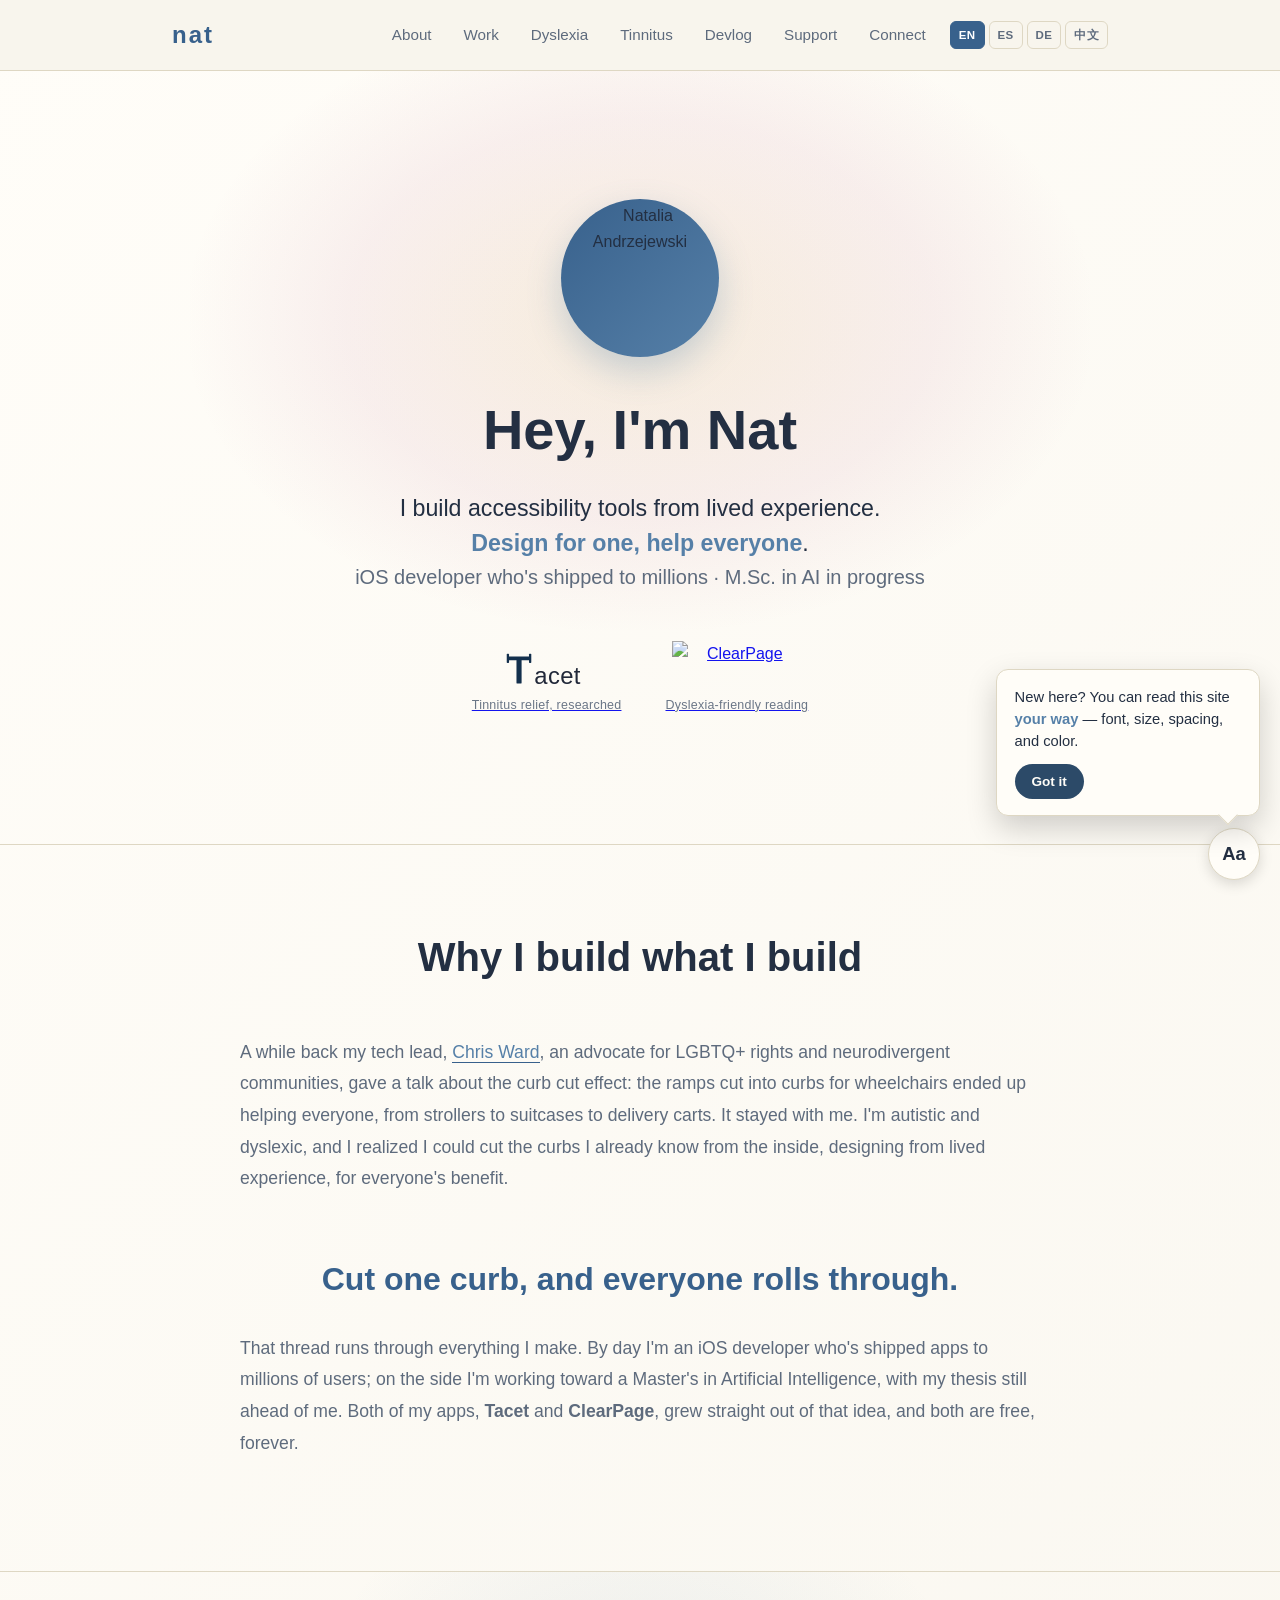
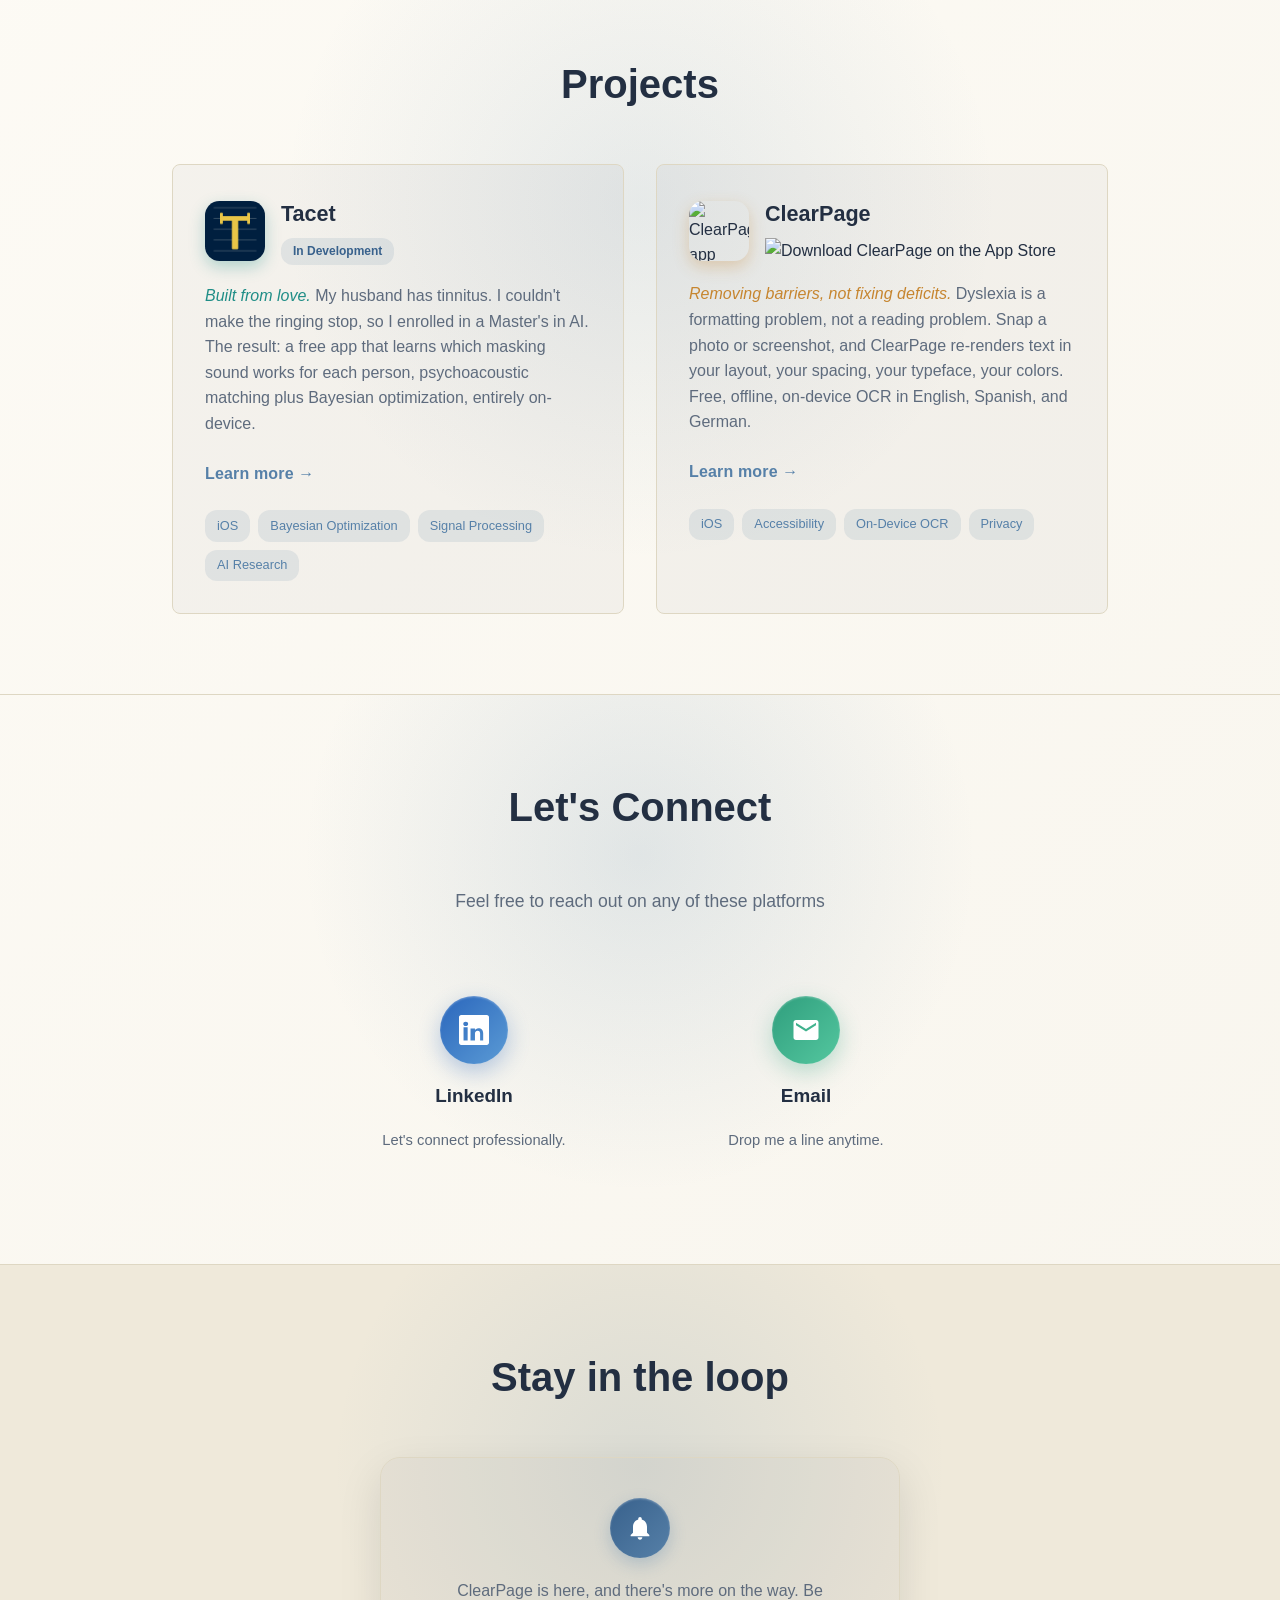
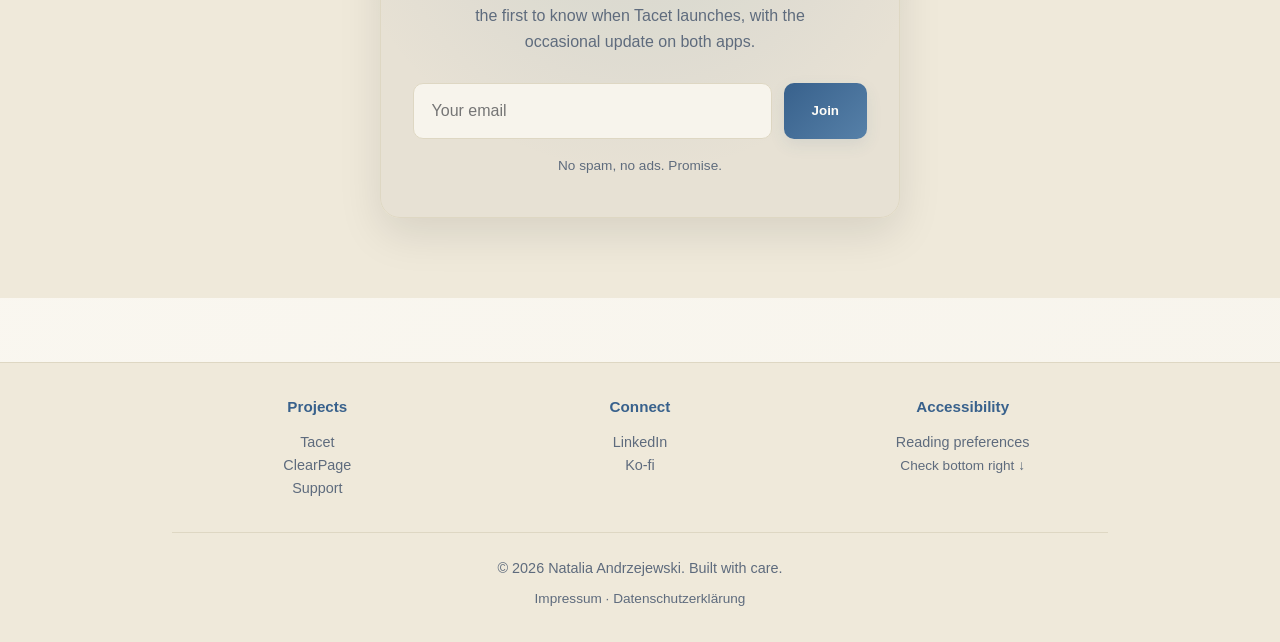
==== commit dde74c4b: "Introduces chinese mandarin" ====
--- a/index.html
+++ b/index.html
@@ -12,7 +12,7 @@
     <meta property="og:url" content="https://natladev.com/">
     <meta property="og:image" content="https://natladev.com/nat.jpg">
     <meta name="twitter:card" content="summary">
-    <link rel="stylesheet" href="style.css">
+    <link rel="stylesheet" href="style.css?v=2">
     <script>(function(){try{var p=JSON.parse(localStorage.getItem('natladev-prefs')||'{}');var d=document.documentElement,t=p.theme;d.dataset.theme=(t==='light'||t==='dark')?t:(matchMedia('(prefers-color-scheme: light)').matches?'light':'dark');if(p.font)d.dataset.font=p.font;if(p.textsize)d.dataset.textsize=p.textsize;if(p.spacing)d.dataset.spacing=p.spacing;}catch(e){}})();</script>
     <script type="application/ld+json">
     {
@@ -44,10 +44,11 @@
                     <li><a href="support.html" data-i18n="nav.support">Support</a></li>
                     <li><a href="#socials" data-i18n="nav.connect">Connect</a></li>
                 </ul>
-                <div class="lang-switch" role="group" aria-label="Language / Idioma / Sprache">
+                <div class="lang-switch" role="group" aria-label="Language / Idioma / Sprache / 语言">
                     <button type="button" class="lang-btn" data-lang="en">EN</button>
                     <button type="button" class="lang-btn" data-lang="es">ES</button>
                     <button type="button" class="lang-btn" data-lang="de">DE</button>
+                    <button type="button" class="lang-btn" data-lang="zh" lang="zh-Hans">中文</button>
                 </div>
                 <button class="nav-toggle" aria-label="Menu" aria-expanded="false" aria-controls="navMenu">☰</button>
             </div>
--- a/style.css
+++ b/style.css
@@ -307,7 +307,7 @@
     .hero-app.wm-mtm img { height: 1.6rem; }
 }
 
-/* Sound wave: chaos settling into calm */
+/* Hero sheet music: restless notes falling silent under the tacet mark */
 .sound-wave {
     max-width: 700px;
     margin: 3rem auto 0;
@@ -320,20 +320,50 @@
     filter: drop-shadow(0 0 8px rgba(91, 134, 171, 0.35));
 }
 
-.sound-wave path {
+.staff-lines line {
+    stroke: var(--accent);
+    stroke-width: 1.5;
+    stroke-linecap: round;
+    opacity: 0.35;
+    vector-effect: non-scaling-stroke;
+}
+
+.notes-chaos ellipse,
+.notes-chaos .beam {
+    fill: var(--accent);
+}
+
+.notes-chaos path {
+    stroke: var(--accent);
+    stroke-width: 2.5;
+    stroke-linecap: round;
     fill: none;
-    stroke: var(--accent);
-    stroke-width: 2;
     vector-effect: non-scaling-stroke;
 }
 
-/* The wave breathes: chaos (jagged) gently resolving into calm (smooth), on a slow loop. */
-.wave-jagged {
+.notes-chaos .beam {
+    stroke: none;
+}
+
+.tacet-rest rect {
+    fill: var(--accent);
+}
+
+.tacet-rest text {
+    fill: var(--accent);
+    font-family: Georgia, 'Times New Roman', serif;
+    font-style: italic;
+    font-size: 15px;
+    letter-spacing: 1px;
+}
+
+/* The staff breathes: noisy notes (chaos) gently resolving into the tacet (rest), on a slow loop. */
+.notes-chaos {
     opacity: 0.85;
     animation: wave-breathe-out 9s ease-in-out 1s infinite alternate;
 }
 
-.wave-smooth {
+.tacet-rest {
     opacity: 0;
     animation: wave-breathe-in 9s ease-in-out 1s infinite alternate;
 }
@@ -349,8 +379,8 @@
 }
 
 @media (prefers-reduced-motion: reduce) {
-    .wave-jagged { display: none; }
-    .wave-smooth { opacity: 0.9; animation: none; }
+    .notes-chaos { display: none; }
+    .tacet-rest { opacity: 0.9; animation: none; }
 }
 
 /* Stat band */
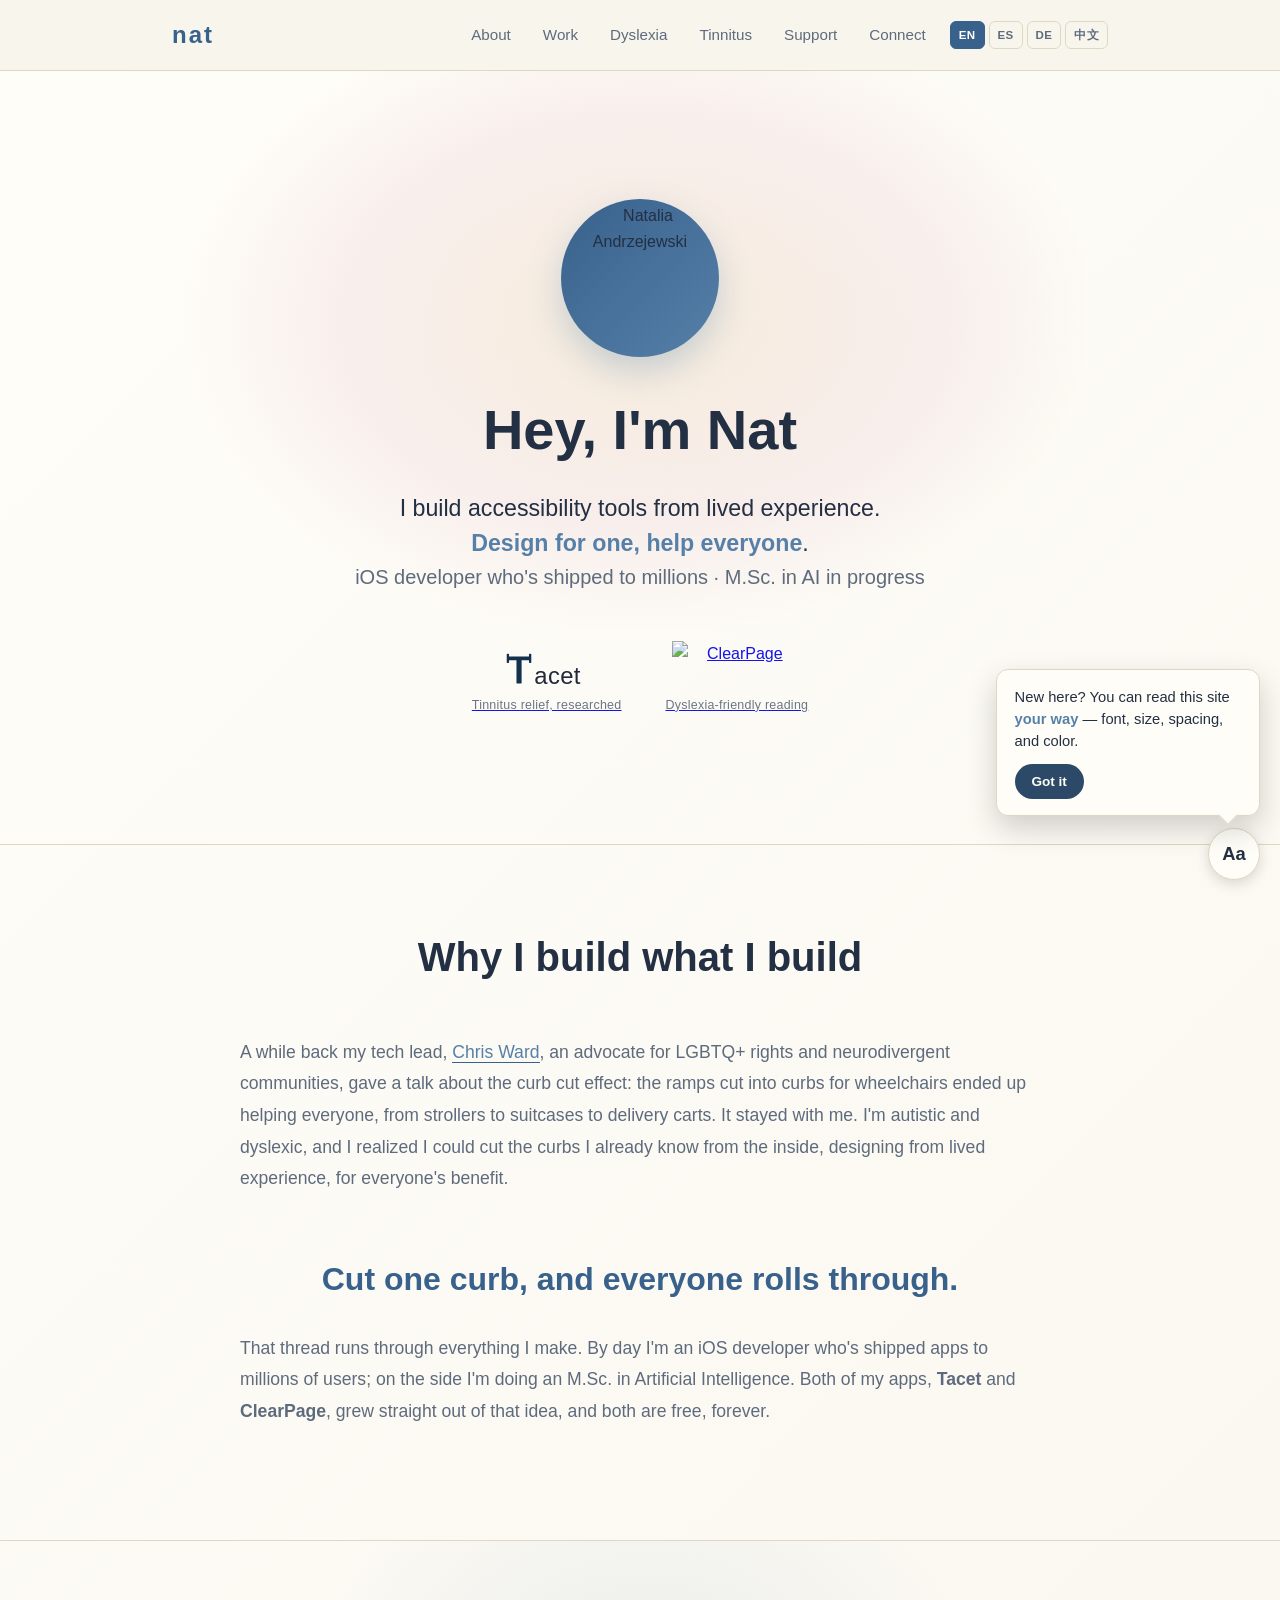
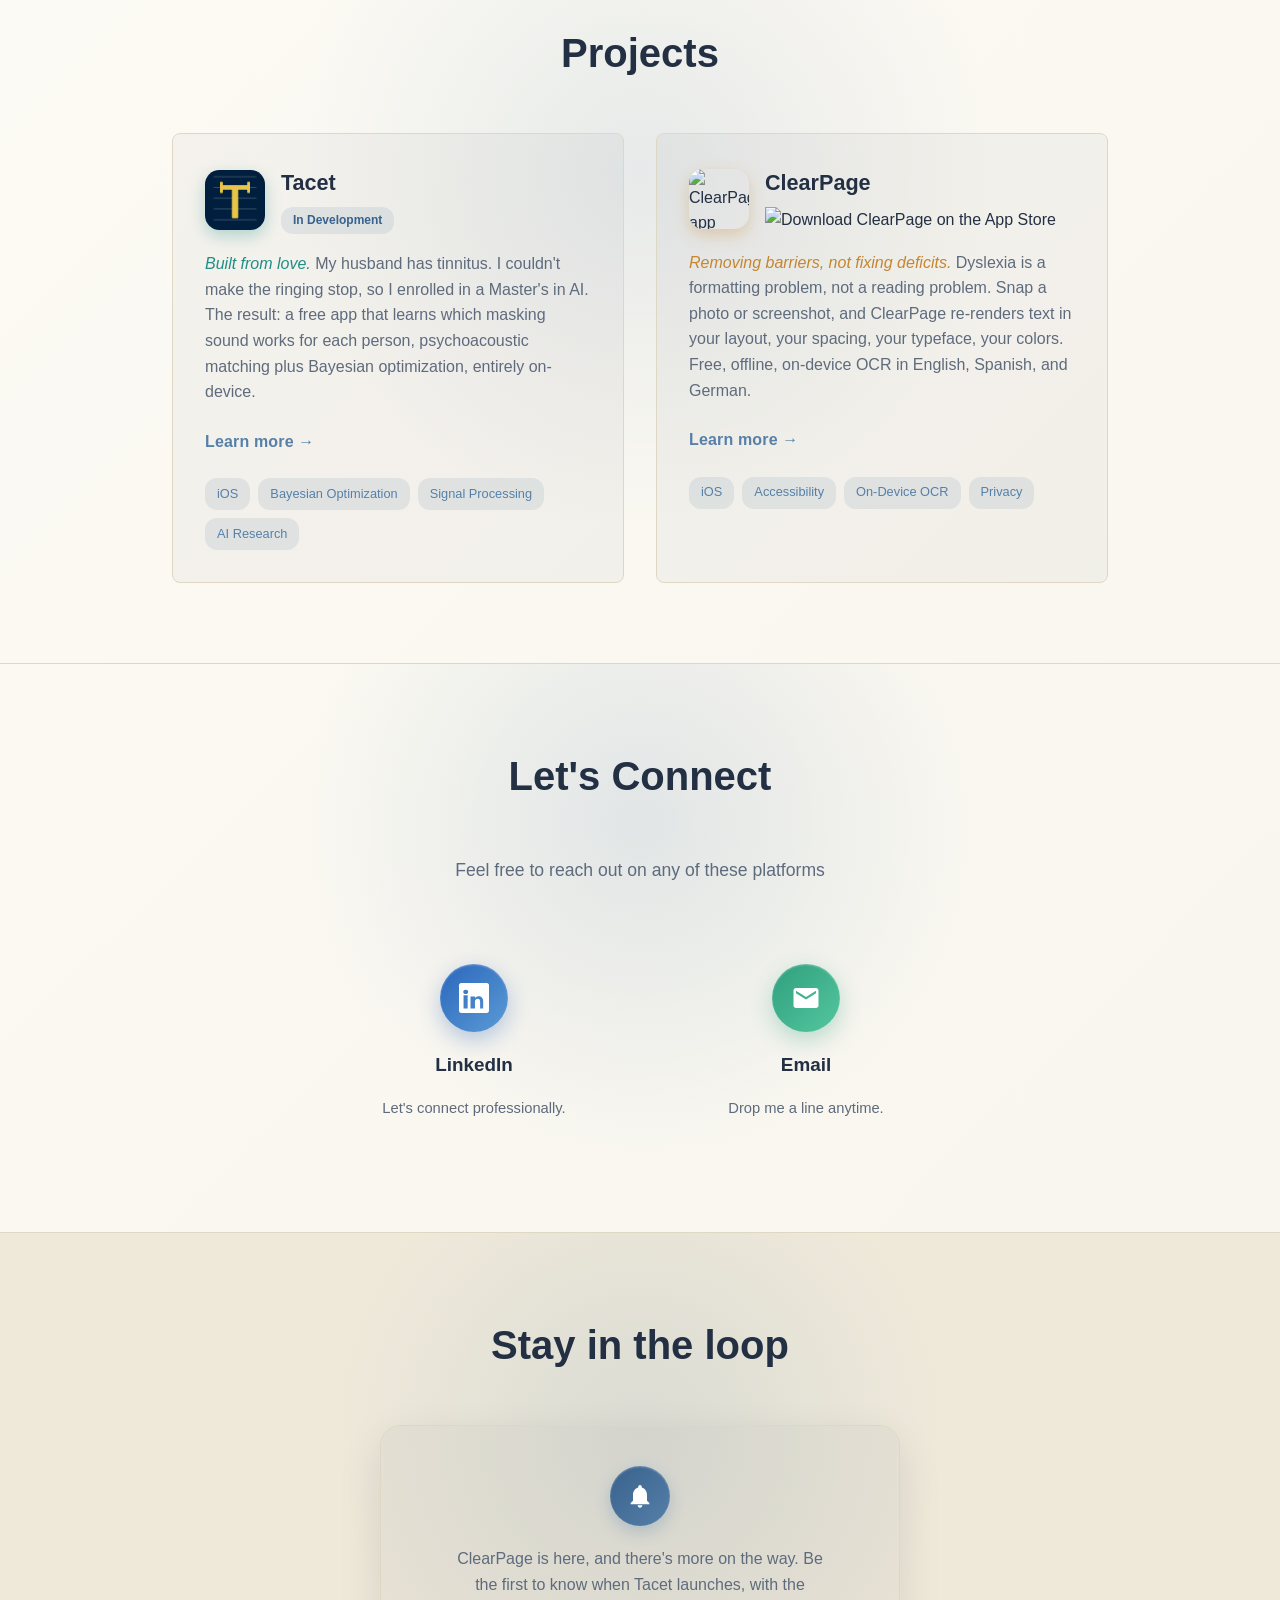
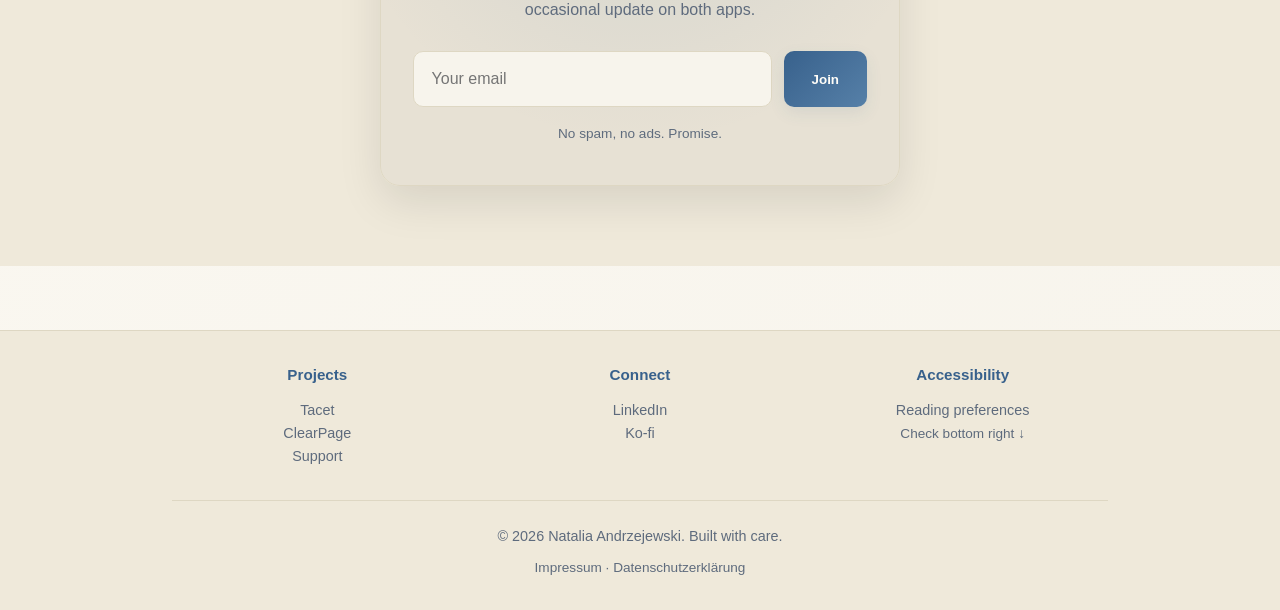
==== commit 5af17866: "Updates webpage" ====
--- a/index.html
+++ b/index.html
@@ -40,7 +40,6 @@
                     <li><a href="#work" data-i18n="nav.work">Work</a></li>
                     <li><a href="clearpage.html" data-i18n="nav.dyslexia">Dyslexia</a></li>
                     <li><a href="tinnitus.html" data-i18n="nav.tinnitus">Tinnitus</a></li>
-                    <li><a href="devlog.html" data-i18n="nav.devlog">Devlog</a></li>
                     <li><a href="support.html" data-i18n="nav.support">Support</a></li>
                     <li><a href="#socials" data-i18n="nav.connect">Connect</a></li>
                 </ul>
@@ -84,7 +83,7 @@
 
                 <p class="standalone-line" data-i18n="home.about.quote">Cut one curb, and everyone rolls through.</p>
 
-                <p data-i18n-html="home.about.p2">That thread runs through everything I make. By day I'm an iOS developer who's shipped apps to millions of users; on the side I'm working toward a Master's in Artificial Intelligence, with my thesis still ahead of me. Both of my apps, <strong>Tacet</strong> and <strong>ClearPage</strong>, grew straight out of that idea, and both are free, forever.</p>
+                <p data-i18n-html="home.about.p2">That thread runs through everything I make. By day I'm an iOS developer who's shipped apps to millions of users; on the side I'm doing an M.Sc. in Artificial Intelligence. Both of my apps, <strong>Tacet</strong> and <strong>ClearPage</strong>, grew straight out of that idea, and both are free, forever.</p>
 
             </div>
         </div>
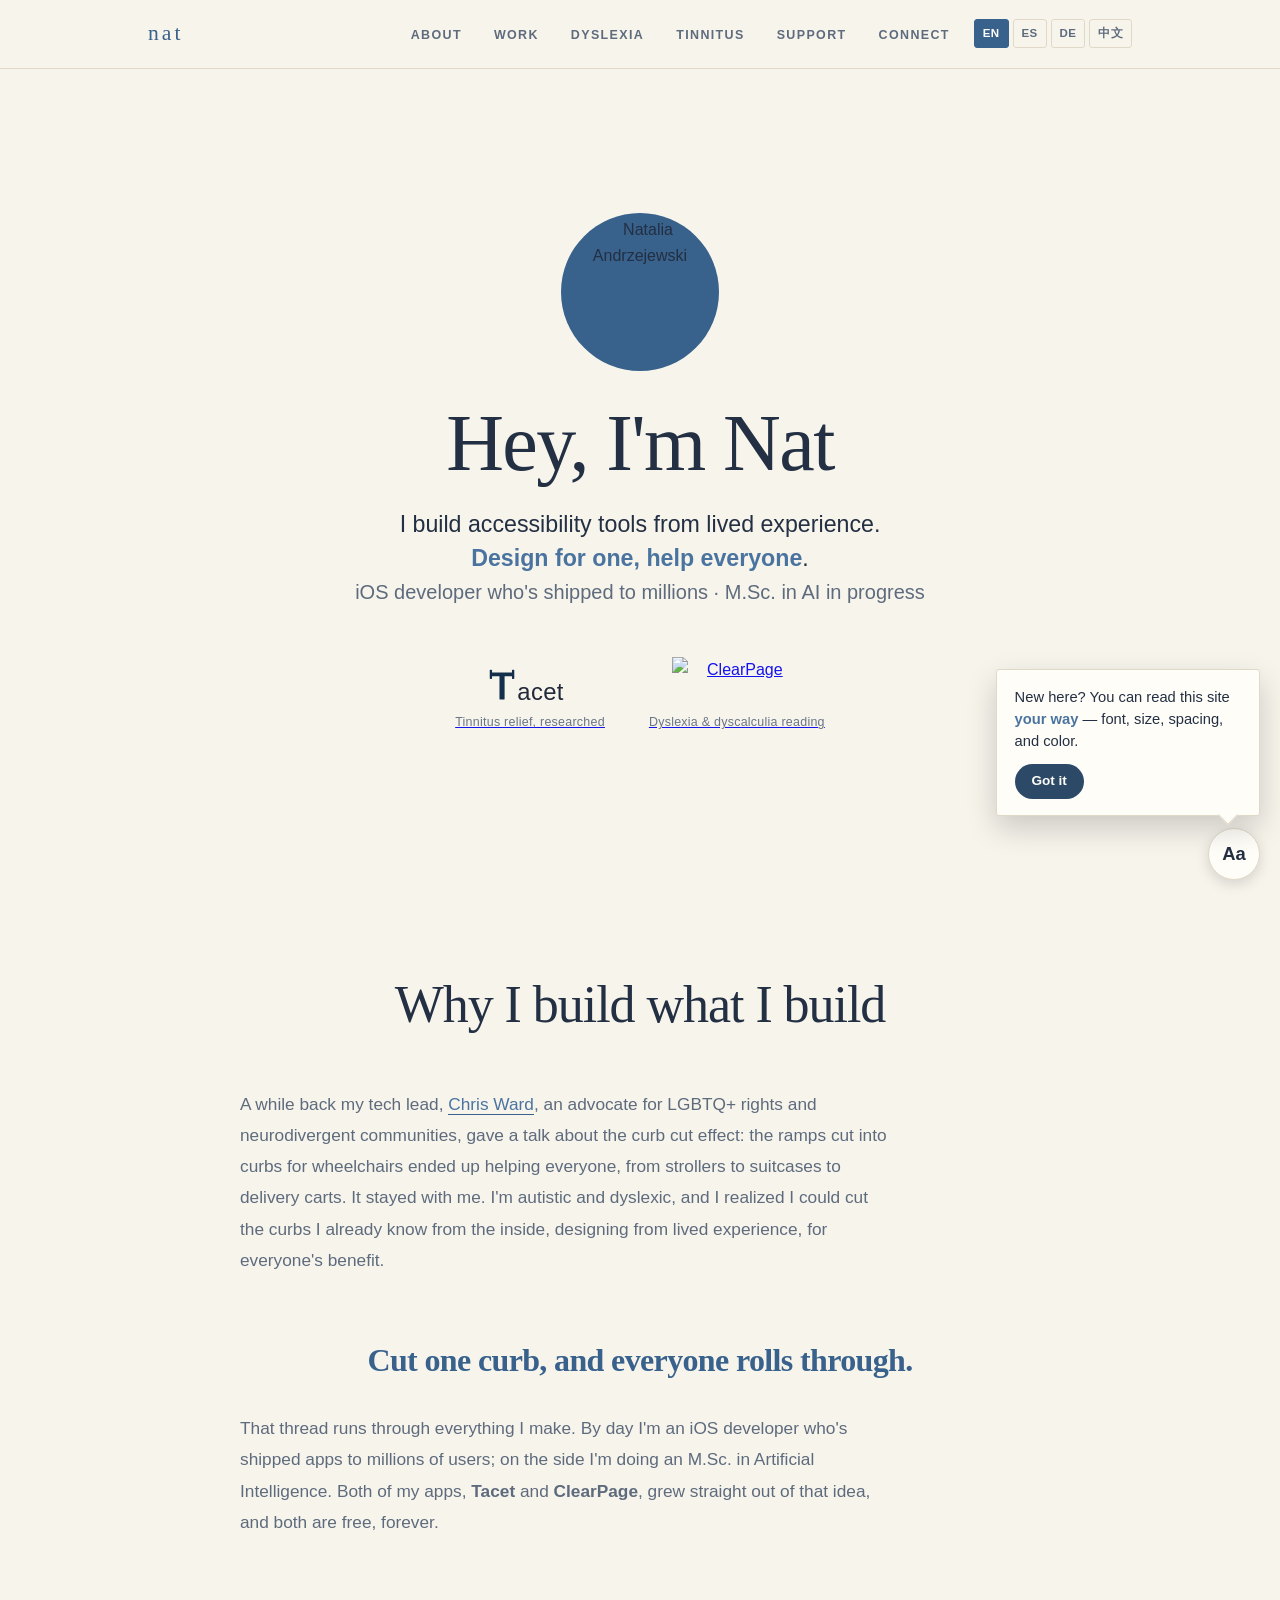
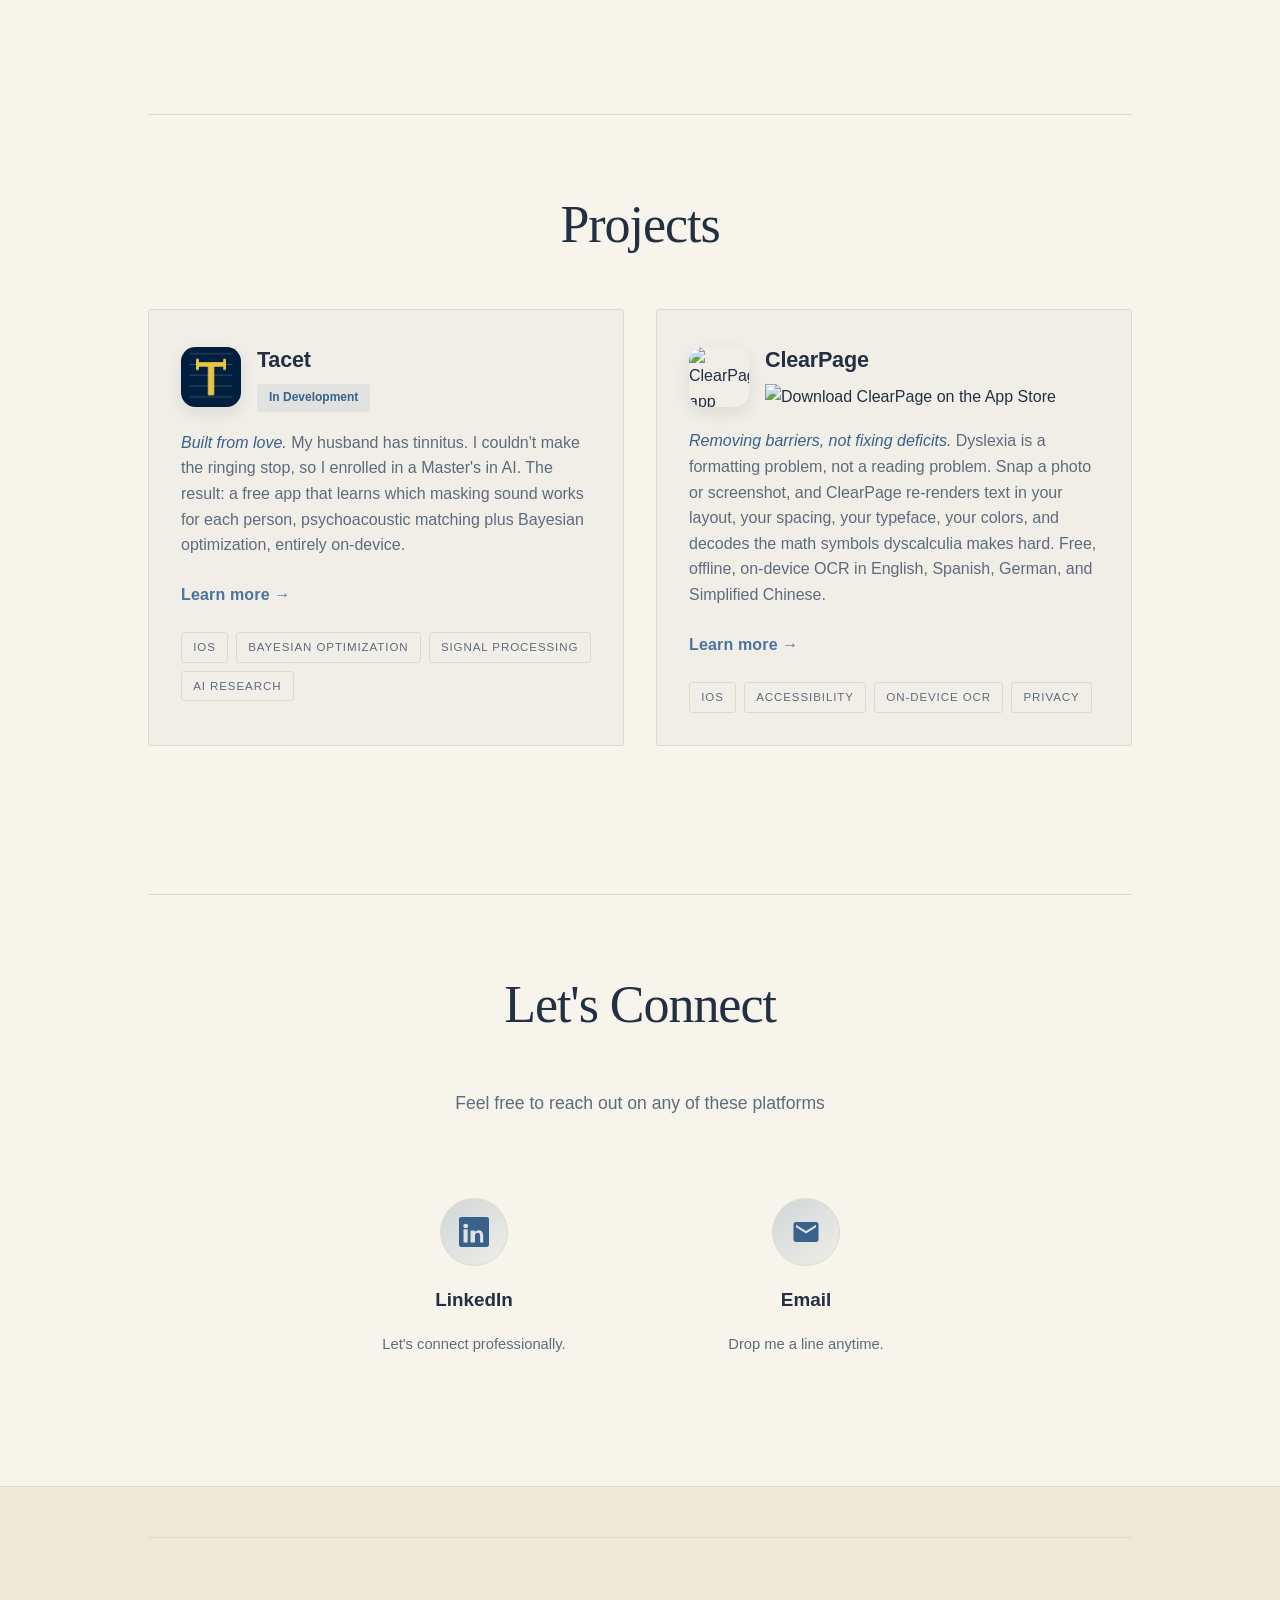
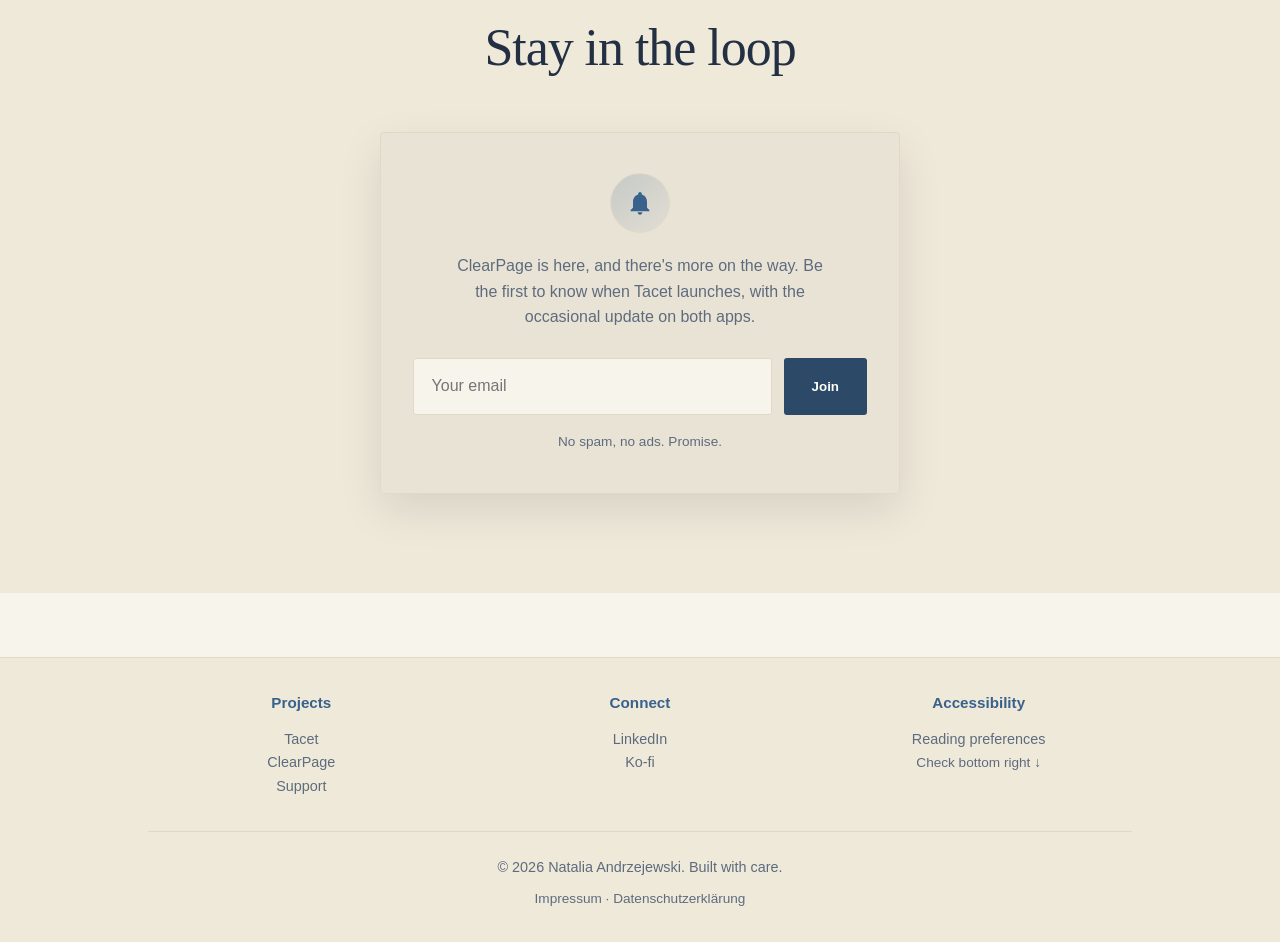
==== commit b88e6f1f: "Revamp with new design and team" ====
--- a/index.html
+++ b/index.html
@@ -3,16 +3,16 @@
 <head>
     <meta charset="UTF-8">
     <meta name="viewport" content="width=device-width, initial-scale=1.0">
-    <meta name="description" content="iOS developer and AI researcher using tech to help people, free, privacy-first accessibility apps like Tacet and ClearPage.">
+    <meta name="description" content="iOS developer and AI researcher using tech to help people, free, privacy-first accessibility apps like Tacet, for tinnitus, and ClearPage, for dyslexia and dyscalculia.">
     <title>Natalia Andrzejewski | iOS Developer & AI Researcher</title>
     <link rel="icon" type="image/svg+xml" href="favicon.svg">
     <meta property="og:type" content="website">
     <meta property="og:title" content="Natalia Andrzejewski | iOS Developer & AI Researcher">
-    <meta property="og:description" content="iOS developer and AI researcher using tech to help people, free, privacy-first accessibility apps like Tacet and ClearPage.">
+    <meta property="og:description" content="iOS developer and AI researcher using tech to help people, free, privacy-first accessibility apps like Tacet, for tinnitus, and ClearPage, for dyslexia and dyscalculia.">
     <meta property="og:url" content="https://natladev.com/">
     <meta property="og:image" content="https://natladev.com/nat.jpg">
     <meta name="twitter:card" content="summary">
-    <link rel="stylesheet" href="style.css?v=2">
+    <link rel="stylesheet" href="style.css?v=3">
     <script>(function(){try{var p=JSON.parse(localStorage.getItem('natladev-prefs')||'{}');var d=document.documentElement,t=p.theme;d.dataset.theme=(t==='light'||t==='dark')?t:(matchMedia('(prefers-color-scheme: light)').matches?'light':'dark');if(p.font)d.dataset.font=p.font;if(p.textsize)d.dataset.textsize=p.textsize;if(p.spacing)d.dataset.spacing=p.spacing;}catch(e){}})();</script>
     <script type="application/ld+json">
     {
@@ -69,7 +69,7 @@
                 <a href="clearpage.html" class="hero-app" aria-label="ClearPage, dyslexia-friendly reading">
                     <img class="dark-only" src="assets/clearpage/clearpage-wordmark-cream.svg" alt="ClearPage" width="420" height="142">
                     <img class="light-only" src="assets/clearpage/clearpage-wordmark-ink.svg" alt="ClearPage" width="420" height="142">
-                    <span class="hero-app-tag" data-i18n="home.hero.tag.cp">Dyslexia-friendly reading</span>
+                    <span class="hero-app-tag" data-i18n="home.hero.tag.cp">Dyslexia &amp; dyscalculia reading</span>
                 </a>
             </div>
         </div>
@@ -122,7 +122,7 @@
                             </span>
                         </div>
                     </div>
-                    <p data-i18n-html="home.work.clearpage.p"><em>Removing barriers, not fixing deficits.</em> Dyslexia is a formatting problem, not a reading problem. Snap a photo or screenshot, and ClearPage re-renders text in your layout, your spacing, your typeface, your colors. Free, offline, on-device OCR in English, Spanish, and German.</p>
+                    <p data-i18n-html="home.work.clearpage.p"><em>Removing barriers, not fixing deficits.</em> Dyslexia is a formatting problem, not a reading problem. Snap a photo or screenshot, and ClearPage re-renders text in your layout, your spacing, your typeface, your colors, and decodes the math symbols dyscalculia makes hard. Free, offline, on-device OCR in English, Spanish, German, and Simplified Chinese.</p>
                     <span class="proj-cta" data-i18n="home.work.clearpage.cta">Learn more →</span>
                     <div class="tags">
                         <span>iOS</span>
@@ -214,9 +214,9 @@
         </div>
     </footer>
 
-    <script src="translations.js"></script>
-    <script src="i18n.js"></script>
-    <script src="script.js"></script>
-    <script src="prefs.js" defer></script>
+    <script src="translations.js?v=3"></script>
+    <script src="i18n.js?v=3"></script>
+    <script src="script.js?v=3"></script>
+    <script src="prefs.js?v=3" defer></script>
 </body>
 </html>
--- a/style.css
+++ b/style.css
@@ -8,19 +8,21 @@
    COLOR TOKENS
      --primary / --secondary   page + panel backgrounds
      --text / --text-muted     body + secondary text
-     --accent / --accent-light brand blue (gradients, links, focus)
+     --accent / --accent-light the single brand blue (links, focus, one CTA)
      --border, --card-bg, --card-bg-hover, --panel-bg, --tag-bg
      --cta-bg / --cta-text     contrast-safe filled buttons (both themes)
 
-   ACCENT PRESETS (per-element gradient + glow, set on a parent element)
+   ACCENT PRESETS  Kept as class names so the markup needn't change, but every
+     one of them now resolves to the same single accent. Do not reintroduce
+     per-card hues: the palette is one blue plus neutrals, on purpose.
      .accent-blue/teal/amber/gold/rose  ->  --c-a / --c-b / --c-glow
      .tile-coffee/star/share/linkedin/email  ->  --tile-a / --tile-b / --tile-glow
 
    SHARED COMPONENTS
-     .gradient-badge / .tile-icon   gradient circular icon badges
+     .gradient-badge / .tile-icon   flat tinted circular icon badges
      .give-action / .give-grid      borderless glow tiles (Support, Connect)
      .step / .timeline              borderless steps + status timeline (Tinnitus)
-     .has-glow / .hero-aurora       soft radial / warm aurora section glows
+     .has-glow / .hero-aurora       retired (content: none) — kept for markup compat
      tile-rise keyframe             shared entrance animation
 
    MOTION   Every animation/transition has a (prefers-reduced-motion: reduce)
@@ -33,23 +35,31 @@
 }
 
 :root {
-    --primary: #1f2733;
-    --secondary: #28323f;
-    --accent: #74a0c5;
-    --accent-light: #8ab0cf;
+    --primary: #0f141b;
+    --secondary: #151b23;
+    --accent: #8ab0cf;
+    --accent-light: #a9c6dd;
     --text: #f3efe4;
-    --text-muted: #b6bfca;
-    --border: #3a4452;
-    --bg-dark: #1f2733;
-    --bg-darker: #161d27;
-    --nav-bg: rgba(31, 39, 51, 0.82);
-    --nav-bg-solid: rgba(31, 39, 51, 0.97);
-    --card-bg: rgba(243, 239, 228, 0.035);
-    --card-bg-hover: rgba(243, 239, 228, 0.065);
-    --tag-bg: rgba(115, 155, 191, 0.18);
-    --panel-bg: #28323f;
+    --text-muted: #a8b2be;
+    --border: #232b36;
+    --bg-dark: #0f141b;
+    --bg-darker: #090d12;
+    --nav-bg: rgba(15, 20, 27, 0.84);
+    --nav-bg-solid: rgba(15, 20, 27, 0.97);
+    --card-bg: rgba(243, 239, 228, 0.028);
+    --card-bg-hover: rgba(243, 239, 228, 0.055);
+    --tag-bg: rgba(138, 176, 207, 0.14);
+    --panel-bg: #151b23;
     --cta-bg: #8ab0cf;
-    --cta-text: #161d27;
+    --cta-text: #090d12;
+    --shadow-soft: rgba(0, 0, 0, 0.35);
+    /* Display face for large headings. Swap to var(--font-body) for all-sans. */
+    --font-display: ui-serif, 'Iowan Old Style', 'Palatino Linotype', Palatino, 'Book Antiqua', Georgia, serif;
+    --font-body: -apple-system, BlinkMacSystemFont, 'Segoe UI', 'Roboto', 'Oxygen', 'Ubuntu', 'Cantarell', sans-serif;
+    --radius: 3px;
+    --accent-rgb: 138, 176, 207;
+    /* One-hue gradient: the only gradient in the system. */
+    --badge-grad: linear-gradient(140deg, rgba(var(--accent-rgb), 0.26), rgba(var(--accent-rgb), 0.05));
     color-scheme: dark;
 }
 
@@ -57,20 +67,23 @@
     --primary: #f7f4ec;
     --secondary: #efe9da;
     --accent: #38618c;
-    --accent-light: #5680a8;
+    --accent-light: #4a749f;
     --text: #232f42;
     --text-muted: #5e6b7d;
-    --border: #ded7c3;
+    --border: #e0d9c8;
     --bg-dark: #f7f4ec;
     --bg-darker: #fffdf8;
     --nav-bg: rgba(247, 244, 236, 0.86);
     --nav-bg-solid: rgba(247, 244, 236, 0.97);
-    --card-bg: rgba(35, 47, 66, 0.035);
-    --card-bg-hover: rgba(35, 47, 66, 0.065);
-    --tag-bg: rgba(56, 97, 140, 0.1);
+    --card-bg: rgba(35, 47, 66, 0.026);
+    --card-bg-hover: rgba(35, 47, 66, 0.052);
+    --tag-bg: rgba(56, 97, 140, 0.09);
     --panel-bg: #fffdf8;
     --cta-bg: #2c4a68;
     --cta-text: #fffdf8;
+    --shadow-soft: rgba(35, 47, 66, 0.10);
+    --accent-rgb: 56, 97, 140;
+    --badge-grad: linear-gradient(140deg, rgba(var(--accent-rgb), 0.20), rgba(var(--accent-rgb), 0.04));
     color-scheme: light;
 }
 
@@ -110,17 +123,31 @@
 :root[data-spacing="relaxed"] .work-card p { line-height: 2.1; }
 
 body {
-    font-family: -apple-system, BlinkMacSystemFont, 'Segoe UI', 'Roboto', 'Oxygen', 'Ubuntu', 'Cantarell', sans-serif;
-    background: linear-gradient(135deg, var(--bg-darker) 0%, var(--primary) 100%);
+    font-family: var(--font-body);
+    background: var(--bg-dark);
     color: var(--text);
-    line-height: 1.6;
+    line-height: 1.65;
     overflow-x: hidden;
+    -webkit-font-smoothing: antialiased;
+    text-rendering: optimizeLegibility;
+}
+
+/* Display headings: serif, light, tightly tracked. The dyslexic-font
+   preference overrides these (higher specificity) — keep it that way. */
+h1,
+h2,
+.stat-number,
+.standalone-line {
+    font-family: var(--font-display);
+    font-weight: 500;
+    letter-spacing: -0.02em;
+    line-height: 1.1;
 }
 
 .container {
-    max-width: 1000px;
+    max-width: 1080px;
     margin: 0 auto;
-    padding: 0 2rem;
+    padding: 0 clamp(1.5rem, 5vw, 3rem);
 }
 
 /* Accessibility: skip link + visible keyboard focus */
@@ -145,7 +172,7 @@
 button:focus-visible {
     outline: 3px solid var(--accent-light);
     outline-offset: 3px;
-    border-radius: 4px;
+    border-radius: var(--radius);
 }
 
 /* Navigation */
@@ -166,11 +193,12 @@
 }
 
 .logo {
-    font-size: 1.5rem;
-    font-weight: 700;
+    font-size: 1.35rem;
+    font-weight: 500;
+    font-family: var(--font-display);
     color: var(--accent);
     text-decoration: none;
-    letter-spacing: 2px;
+    letter-spacing: 3px;
 }
 
 .nav-toggle {
@@ -181,7 +209,7 @@
     color: var(--text);
     background: none;
     border: 1px solid var(--border);
-    border-radius: 8px;
+    border-radius: var(--radius);
     padding: 0.35rem 0.65rem;
     cursor: pointer;
 }
@@ -196,7 +224,10 @@
     color: var(--text-muted);
     text-decoration: none;
     transition: color 0.3s ease;
-    font-size: 0.95rem;
+    font-size: 0.78rem;
+    text-transform: uppercase;
+    letter-spacing: 0.11em;
+    font-weight: 600;
 }
 
 .nav-links a:hover {
@@ -205,7 +236,7 @@
 
 /* Hero Section */
 .hero {
-    padding: 8rem 0;
+    padding: clamp(7rem, 16vh, 11rem) 0;
     text-align: center;
 }
 
@@ -214,8 +245,7 @@
     padding: 4px;
     margin-bottom: 1.75rem;
     border-radius: 50%;
-    background: linear-gradient(135deg, var(--accent), var(--accent-light));
-    box-shadow: 0 14px 34px rgba(91, 134, 171, 0.30);
+    background: var(--accent);
     transition: transform 0.3s ease;
 }
 .hero-photo-ring:hover { transform: translateY(-3px); }
@@ -240,9 +270,9 @@
 }
 
 .hero h1 {
-    font-size: 3.5rem;
-    font-weight: 700;
-    margin-bottom: 1rem;
+    font-size: clamp(3rem, 7vw, 5rem);
+    font-weight: 500;
+    margin-bottom: 1.25rem;
     color: var(--text);
 }
 
@@ -298,7 +328,7 @@
 .hero-app:focus-visible {
     outline: 3px solid var(--accent-light);
     outline-offset: 6px;
-    border-radius: 4px;
+    border-radius: var(--radius);
 }
 
 @media (max-width: 768px) {
@@ -392,10 +422,7 @@
     font-size: 4.5rem;
     font-weight: 700;
     line-height: 1.1;
-    background: linear-gradient(135deg, var(--accent), var(--accent-light));
-    -webkit-background-clip: text;
-    background-clip: text;
-    color: transparent;
+    color: var(--accent);
 }
 
 .stat-text {
@@ -467,9 +494,9 @@
     width: 3.5rem;
     height: 3.5rem;
     border-radius: 50%;
-    color: #fff;
-    background: linear-gradient(135deg, var(--accent), var(--accent-light));
-    box-shadow: inset 0 1px 2px rgba(255, 255, 255, 0.3), 0 6px 16px var(--tag-bg);
+    color: var(--accent);
+    background: var(--badge-grad);
+    border: 1px solid var(--border);
     transition: transform 0.3s ease;
 }
 .ear-emitter.playing .ear-icon { transform: scale(1.06); }
@@ -518,13 +545,23 @@
 
 /* Sections */
 .section {
-    padding: 5rem 0;
-    border-top: 1px solid var(--border);
+    padding: clamp(5rem, 11vh, 8.5rem) 0;
+}
+
+/* One hairline between sections, drawn by the section itself, inset to the
+   text column so it reads as a rule rather than a slab edge. */
+.section + .section > .container::before {
+    content: '';
+    display: block;
+    width: 100%;
+    height: 1px;
+    background: var(--border);
+    margin: calc(clamp(5rem, 11vh, 8.5rem) * -0.5) 0 clamp(4rem, 9vh, 7rem);
 }
 
 .section h2 {
-    font-size: 2.5rem;
-    margin-bottom: 3rem;
+    font-size: clamp(2.25rem, 4.5vw, 3.25rem);
+    margin-bottom: 3.5rem;
     text-align: center;
 }
 
@@ -545,10 +582,11 @@
 }
 
 .about-content > p {
-    font-size: 1.1rem;
-    color: var(--text-muted);
-    margin-bottom: 2rem;
+    font-size: 1.08rem;
+    color: var(--text-muted);
+    margin-bottom: 1.75rem;
     line-height: 1.8;
+    max-width: 68ch;
 }
 
 .highlights {
@@ -591,7 +629,7 @@
 .work-card {
     background: var(--card-bg);
     border: 1px solid var(--border);
-    border-radius: 8px;
+    border-radius: var(--radius);
     padding: 2rem;
     transition: all 0.3s ease;
     cursor: pointer;
@@ -612,7 +650,7 @@
 .card-media {
     width: 132px;
     margin: 0 auto 1.5rem;
-    border-radius: 16px;
+    border-radius: var(--radius);
     overflow: hidden;
     border: 1px solid var(--border);
     box-shadow: 0 6px 18px rgba(0, 0, 0, 0.12);
@@ -627,7 +665,9 @@
 }
 
 .work-card h3 {
-    font-size: 1.2rem;
+    font-size: 1.15rem;
+    font-weight: 600;
+    letter-spacing: -0.01em;
     margin-bottom: 0.75rem;
     color: var(--text);
 }
@@ -658,11 +698,14 @@
 }
 
 .tags span {
-    font-size: 0.8rem;
-    background: var(--tag-bg);
-    color: var(--accent-light);
-    padding: 0.35rem 0.75rem;
-    border-radius: 12px;
+    font-size: 0.72rem;
+    text-transform: uppercase;
+    letter-spacing: 0.08em;
+    background: none;
+    border: 1px solid var(--border);
+    color: var(--text-muted);
+    padding: 0.3rem 0.7rem;
+    border-radius: var(--radius);
 }
 
 /* Social Section */
@@ -689,7 +732,7 @@
     gap: 0.75rem;
     padding: 1rem 1.75rem;
     border: 1px solid var(--border);
-    border-radius: 10px;
+    border-radius: var(--radius);
     color: var(--text);
     text-decoration: none;
     font-weight: 500;
@@ -730,23 +773,17 @@
     --hover-color: var(--text);
 }
 
-.social-btn.linkedin {
-    --hover-color: #0a66c2;
-}
-
-.social-btn.twitter {
-    --hover-color: #1da1f2;
-}
-
+.social-btn.linkedin,
+.social-btn.twitter,
 .social-btn.email {
-    --hover-color: #34d399;
+    --hover-color: var(--accent);
 }
 
 /* Status badges on work cards ("In Development" / "In Beta") */
 .badge {
     display: inline-block;
     padding: 0.25rem 0.75rem;
-    border-radius: 12px;
+    border-radius: var(--radius);
     font-size: 0.75rem;
     font-weight: 600;
     white-space: nowrap;
@@ -758,14 +795,10 @@
     color: var(--accent);
 }
 
-.badge-beta {
-    background: rgba(181, 127, 46, 0.16);
-    color: #b5762c;
-}
-
+.badge-beta,
 .badge-live {
-    background: rgba(46, 160, 110, 0.18);
-    color: #2ea06e;
+    background: var(--tag-bg);
+    color: var(--accent);
 }
 
 /* Hero pronouns — mini badge tucked under the name */
@@ -806,7 +839,7 @@
     border: 1px solid var(--border);
     background: transparent;
     color: var(--text-muted);
-    border-radius: 6px;
+    border-radius: var(--radius);
     cursor: pointer;
     transition: background 0.2s ease, color 0.2s ease, border-color 0.2s ease;
 }
@@ -819,11 +852,15 @@
 
 /* ===== Shared design language ===== */
 /* Accent presets: set --c-a / --c-b / --c-glow for gradients, glows, and hovers */
-.accent-teal  { --c-a: #1f8d86; --c-b: #44c3b6; --c-glow: rgba(31, 141, 134, 0.30); }
-.accent-amber { --c-a: #c6852f; --c-b: #e3a857; --c-glow: rgba(198, 133, 47, 0.30); }
-.accent-gold  { --c-a: #c69a16; --c-b: #f0cb4e; --c-glow: rgba(198, 154, 22, 0.30); }
-.accent-blue  { --c-a: #3f6fa8; --c-b: #6aa0d6; --c-glow: rgba(63, 111, 168, 0.32); }
-.accent-rose  { --c-a: #b5547a; --c-b: #e08aa9; --c-glow: rgba(181, 84, 122, 0.30); }
+.accent-teal,
+.accent-amber,
+.accent-gold,
+.accent-blue,
+.accent-rose {
+    --c-a: var(--accent);
+    --c-b: var(--accent-light);
+    --c-glow: var(--shadow-soft);
+}
 
 /* Reusable gradient icon badge */
 .gradient-badge {
@@ -831,9 +868,9 @@
     align-items: center;
     justify-content: center;
     border-radius: 50%;
-    color: #fff;
-    background: linear-gradient(135deg, var(--c-a, var(--accent)), var(--c-b, var(--accent-light)));
-    box-shadow: inset 0 1px 2px rgba(255, 255, 255, 0.3), 0 6px 16px var(--c-glow, rgba(0, 0, 0, 0.15));
+    color: var(--accent);
+    background: var(--badge-grad);
+    border: 1px solid var(--border);
     transition: transform 0.3s ease;
 }
 
@@ -841,7 +878,7 @@
 .has-glow { position: relative; overflow: hidden; }
 .has-glow > .container { position: relative; z-index: 1; }
 .has-glow::before {
-    content: '';
+    content: none;
     position: absolute;
     top: 32%;
     left: 50%;
@@ -871,7 +908,7 @@
     height: 60px;
     border-radius: 24%;
     flex-shrink: 0;
-    box-shadow: 0 6px 16px var(--c-glow, rgba(0, 0, 0, 0.2));
+    box-shadow: 0 6px 16px var(--shadow-soft);
     transition: transform 0.3s ease;
 }
 
@@ -942,7 +979,7 @@
 .support-section { position: relative; overflow: hidden; }
 
 .support-section::before {
-    content: '';
+    content: none;
     position: absolute;
     top: 28%;
     left: 50%;
@@ -963,9 +1000,15 @@
 }
 
 /* Per-tile accent presets — shared by the Support and Connect tiles */
-.tile-coffee { --tile-a: #c6852f; --tile-b: #e3a857; --tile-glow: rgba(198, 133, 47, 0.32); }
-.tile-star   { --tile-a: #c69a16; --tile-b: #f0cb4e; --tile-glow: rgba(198, 154, 22, 0.32); }
-.tile-share  { --tile-a: #3f6fa8; --tile-b: #6aa0d6; --tile-glow: rgba(63, 111, 168, 0.34); }
+.tile-coffee,
+.tile-star,
+.tile-share,
+.tile-linkedin,
+.tile-email {
+    --tile-a: var(--accent);
+    --tile-b: var(--accent-light);
+    --tile-glow: var(--shadow-soft);
+}
 
 /* Gradient circular icon badge used by the borderless tiles */
 .tile-icon {
@@ -975,9 +1018,9 @@
     width: 3.75rem;
     height: 3.75rem;
     border-radius: 50%;
-    color: #fff;
-    background: linear-gradient(135deg, var(--tile-a, var(--accent)), var(--tile-b, var(--accent-light)));
-    box-shadow: inset 0 1px 2px rgba(255, 255, 255, 0.3), 0 6px 16px var(--tile-glow, rgba(0, 0, 0, 0.15));
+    color: var(--accent);
+    background: var(--badge-grad);
+    border: 1px solid var(--border);
     transition: transform 0.3s ease;
 }
 
@@ -1012,7 +1055,7 @@
     padding: 2rem 1.25rem;
     background: transparent;
     border: none;
-    border-radius: 22px;
+    border-radius: var(--radius);
     color: var(--text);
     text-decoration: none;
     font: inherit;
@@ -1026,15 +1069,14 @@
 .give-action .tile-icon {
     width: 4.25rem;
     height: 4.25rem;
-    box-shadow: inset 0 1px 2px rgba(255, 255, 255, 0.3), 0 8px 22px var(--tile-glow, rgba(0, 0, 0, 0.15));
 }
 .give-action:hover {
-    background: radial-gradient(circle at 50% 18%, var(--tile-glow, rgba(0, 0, 0, 0.06)), transparent 72%);
+    background: var(--card-bg-hover);
     transform: translateY(-5px);
 }
 .give-action:hover .tile-icon {
     transform: scale(1.08) rotate(-4deg);
-    box-shadow: inset 0 1px 2px rgba(255, 255, 255, 0.35), 0 14px 32px var(--tile-glow, rgba(0, 0, 0, 0.2));
+    border-color: var(--accent);
 }
 .give-action h3 {
     font-size: 1.18rem;
@@ -1057,7 +1099,7 @@
 .hero-aurora { position: relative; overflow: hidden; }
 .hero-aurora > .container { position: relative; z-index: 1; }
 .hero-aurora::before {
-    content: '';
+    content: none;
     position: absolute;
     top: -8%;
     left: 50%;
@@ -1085,7 +1127,7 @@
     display: block;
     width: 100%;
     height: auto;
-    border-radius: 10px;
+    border-radius: var(--radius);
     transform: rotate(-2.5deg);
     box-shadow: 0 16px 38px rgba(0, 0, 0, 0.26);
     transition: transform 0.35s ease;
@@ -1133,7 +1175,7 @@
     top: 1.55rem;
     bottom: -0.1rem;
     width: 2px;
-    background: linear-gradient(var(--c-a, var(--accent)), transparent);
+    background: var(--border);
 }
 .timeline-item:last-child::before { display: none; }
 .timeline-node {
@@ -1143,8 +1185,7 @@
     height: 1.25rem;
     margin-top: 0.2rem;
     border-radius: 50%;
-    background: linear-gradient(135deg, var(--c-a, var(--accent)), var(--c-b, var(--accent-light)));
-    box-shadow: inset 0 1px 2px rgba(255, 255, 255, 0.3), 0 4px 12px var(--c-glow, rgba(0, 0, 0, 0.15));
+    background: var(--accent);
 }
 .timeline-when {
     display: block;
@@ -1228,8 +1269,8 @@
     top: 3.95rem;
     bottom: -2.5rem;
     width: 3px;
-    border-radius: 3px;
-    background: linear-gradient(180deg, var(--c-a), var(--c-glow));
+    border-radius: var(--radius);
+    background: var(--border);
 }
 .flow-content { padding-top: 0.45rem; }
 .flow-content h3 { font-size: 1.15rem; color: var(--text); margin: 0 0 0.4rem; }
@@ -1237,7 +1278,7 @@
 .flow-content .tags span { color: var(--c-a); }
 .flow-step:hover .flow-badge {
     transform: scale(1.08) rotate(-4deg);
-    box-shadow: inset 0 1px 2px rgba(255, 255, 255, 0.35), 0 12px 28px var(--c-glow);
+    border-color: var(--accent);
 }
 @media (prefers-reduced-motion: reduce) {
     .flow-step { animation: none; }
@@ -1246,13 +1287,11 @@
 
 /* Let's Connect — tile accents (matches the Support tiles) */
 .connect-grid { max-width: 640px; margin-left: auto; margin-right: auto; }
-.tile-linkedin { --tile-a: #2a66bc; --tile-b: #5b9bd5; --tile-glow: rgba(42, 102, 188, 0.32); }
-.tile-email    { --tile-a: #2f9e7d; --tile-b: #54c79f; --tile-glow: rgba(47, 158, 125, 0.30); }
 
 /* Stay in the loop — newsletter card */
 .newsletter-section { position: relative; overflow: hidden; }
 .newsletter-section::before {
-    content: '';
+    content: none;
     position: absolute;
     top: 32%;
     left: 50%;
@@ -1272,7 +1311,7 @@
     padding: 2.5rem 2rem;
     background: var(--card-bg);
     border: 1px solid var(--border);
-    border-radius: 20px;
+    border-radius: var(--radius);
     text-align: center;
     box-shadow: 0 16px 44px rgba(0, 0, 0, 0.10);
     animation: tile-rise 0.55s ease both;
@@ -1284,9 +1323,9 @@
     width: 3.75rem;
     height: 3.75rem;
     border-radius: 50%;
-    color: #fff;
-    background: linear-gradient(135deg, var(--accent), var(--accent-light));
-    box-shadow: inset 0 1px 2px rgba(255, 255, 255, 0.3), 0 6px 16px rgba(91, 134, 171, 0.32);
+    color: var(--accent);
+    background: var(--badge-grad);
+    border: 1px solid var(--border);
     margin-bottom: 1.25rem;
 }
 .newsletter-lead {
@@ -1305,7 +1344,7 @@
     min-width: 0;
     padding: 0.9rem 1.1rem;
     border: 1px solid var(--border);
-    border-radius: 10px;
+    border-radius: var(--radius);
     background: var(--primary);
     color: var(--text);
     font: inherit;
@@ -1319,18 +1358,17 @@
 .newsletter-form button {
     padding: 0.9rem 1.75rem;
     border: none;
-    border-radius: 10px;
+    border-radius: var(--radius);
     font-weight: 600;
     cursor: pointer;
     color: var(--cta-text);
-    background: linear-gradient(135deg, var(--accent), var(--accent-light));
-    box-shadow: 0 6px 16px var(--tag-bg);
-    transition: transform 0.2s ease, box-shadow 0.2s ease;
+    background: var(--cta-bg);
+    transition: transform 0.2s ease, opacity 0.2s ease;
     white-space: nowrap;
 }
 .newsletter-form button:hover {
     transform: translateY(-1px);
-    box-shadow: 0 10px 24px var(--tag-bg);
+    opacity: 0.9;
 }
 .newsletter-fine {
     font-size: 0.85rem;
@@ -1386,7 +1424,7 @@
 /* App Store badge CTA */
 .appstore-badge {
     display: inline-flex;
-    border-radius: 9px;
+    border-radius: var(--radius);
     transition: transform 0.25s ease, opacity 0.25s ease;
 }
 
@@ -1410,8 +1448,8 @@
 .work-grid .feat-card:nth-child(5) { animation-delay: 0.33s; }
 .work-grid .feat-card:nth-child(6) { animation-delay: 0.40s; }
 .feat-card .card-media { transition: transform 0.35s ease, box-shadow 0.3s ease; }
-.feat-card:hover { border-color: transparent; background: radial-gradient(circle at 50% 8%, var(--c-glow), transparent 66%); box-shadow: none; transform: translateY(-5px); }
-.feat-card:hover .card-media { transform: scale(1.04); box-shadow: 0 10px 22px var(--c-glow); }
+.feat-card:hover { border-color: transparent; background: var(--card-bg-hover); box-shadow: none; transform: translateY(-5px); }
+.feat-card:hover .card-media { transform: scale(1.04); box-shadow: 0 10px 22px var(--shadow-soft); }
 .feat-card .tags span { color: var(--c-a); }
 
 /* ClearPage "Who it's for": icon badge + accent */
@@ -1421,8 +1459,8 @@
 .who-grid .who-card:nth-child(3) { animation-delay: 0.19s; }
 .who-grid .who-card:nth-child(4) { animation-delay: 0.26s; }
 .who-icon { width: 4rem; height: 4rem; margin: 0 auto 1.1rem; }
-.who-card:hover { background: radial-gradient(circle at 50% 16%, var(--c-glow), transparent 72%); transform: translateY(-5px); }
-.who-card:hover .who-icon { transform: scale(1.08) rotate(-3deg); box-shadow: inset 0 1px 2px rgba(255, 255, 255, 0.35), 0 14px 32px var(--c-glow); }
+.who-card:hover { background: var(--card-bg-hover); transform: translateY(-5px); }
+.who-card:hover .who-icon { transform: scale(1.08) rotate(-3deg); border-color: var(--accent); }
 
 /* Get ClearPage: badge + QR */
 .get-actions {
@@ -1479,7 +1517,7 @@
     align-items: flex-start;
     background: var(--card-bg);
     border: 1px solid var(--border);
-    border-radius: 14px;
+    border-radius: var(--radius);
     padding: 1.5rem;
     transition: border-color 0.25s ease, box-shadow 0.3s ease;
     animation: tile-rise 0.5s ease both;
@@ -1509,8 +1547,8 @@
 }
 .faq-card a { color: var(--c-a, var(--accent)); }
 .faq-card:hover {
-    border-color: var(--c-a);
-    box-shadow: 0 12px 28px var(--c-glow, rgba(0, 0, 0, 0.12));
+    border-color: var(--accent);
+    box-shadow: 0 12px 28px var(--shadow-soft);
 }
 .faq-card:hover .faq-icon { transform: scale(1.08) rotate(-3deg); }
 
@@ -1549,7 +1587,7 @@
     min-height: 5.5rem;
     padding: 0.9rem 1rem;
     border: 1px solid var(--border);
-    border-radius: 12px;
+    border-radius: var(--radius);
     background: var(--card-bg);
     color: var(--text);
     font: inherit;
@@ -1590,7 +1628,7 @@
 .tryit-output {
     padding: 1.75rem;
     border: 1px solid var(--border);
-    border-radius: 16px;
+    border-radius: var(--radius);
     background: var(--card-bg);
     color: var(--text);
     line-height: 1.7;
@@ -1633,7 +1671,7 @@
 .faq-item {
     background: var(--card-bg);
     border: 1px solid var(--border);
-    border-radius: 12px;
+    border-radius: var(--radius);
     overflow: hidden;
     transition: border-color 0.25s ease;
 }
@@ -1681,7 +1719,7 @@
     padding: 1.25rem 1.5rem;
     background: var(--card-bg);
     border: 1px solid var(--border);
-    border-radius: 14px;
+    border-radius: var(--radius);
     text-align: left;
 }
 .ryw-aa {
@@ -1730,13 +1768,13 @@
 }
 .launch-card-link {
     display: block;
-    border-radius: 18px;
+    border-radius: var(--radius);
     transition: transform 0.3s ease, box-shadow 0.3s ease;
 }
 .launch-card-link:hover {
     transform: translateY(-4px);
     box-shadow: 0 22px 48px rgba(0, 0, 0, 0.28);
-    border-radius: 18px;
+    border-radius: var(--radius);
 }
 .launch-card-link:focus-visible {
     outline: 3px solid var(--accent-light);
@@ -1746,7 +1784,7 @@
     display: block;
     width: 100%;
     height: auto;
-    border-radius: 18px;
+    border-radius: var(--radius);
     box-shadow: 0 16px 40px rgba(0, 0, 0, 0.22);
 }
 .launch-card-link:hover .launch-card { box-shadow: none; }
@@ -1879,7 +1917,7 @@
 .who-card {
     background: transparent;
     border: none;
-    border-radius: 18px;
+    border-radius: var(--radius);
     padding: 1.75rem 1.25rem;
     text-align: center;
 }
@@ -1895,7 +1933,7 @@
 
 .faq-item {
     border: 1px solid var(--border);
-    border-radius: 10px;
+    border-radius: var(--radius);
     background: var(--card-bg);
     margin-bottom: 0.85rem;
     padding: 0 1.25rem;
@@ -2088,7 +2126,7 @@
     font-size: 0.92em;
     background: var(--card-bg);
     border: 1px solid var(--border);
-    border-radius: 6px;
+    border-radius: var(--radius);
     padding: 0.1rem 0.4rem;
 }
 .post-back {
@@ -2202,7 +2240,7 @@
 /* Dark-mode illustrations get a dark backdrop when the theme is light */
 :root[data-theme="light"] .cp-illustration {
     background: #0f172a;
-    border-radius: 20px;
+    border-radius: var(--radius);
     padding: 1.25rem;
 }
 
@@ -2239,7 +2277,7 @@
     width: min(320px, calc(100vw - 2.5rem));
     background: var(--panel-bg);
     border: 1px solid var(--border);
-    border-radius: 12px;
+    border-radius: var(--radius);
     padding: 1.25rem;
     box-shadow: 0 10px 30px rgba(0, 0, 0, 0.16);
 }
@@ -2258,7 +2296,7 @@
     padding: 1rem 1.1rem;
     background: var(--panel-bg);
     border: 1px solid var(--border);
-    border-radius: 12px;
+    border-radius: var(--radius);
     box-shadow: 0 12px 30px rgba(0, 0, 0, 0.18);
     opacity: 0;
     transform: translateY(8px);
@@ -2383,6 +2421,163 @@
     margin-top: 0.75rem;
 }
 
+/* Math / dyscalculia — the differentiator, given its own section */
+.math-showcase {
+    display: grid;
+    grid-template-columns: minmax(0, 200px) 1fr;
+    gap: clamp(2rem, 5vw, 4rem);
+    align-items: center;
+    max-width: 820px;
+    margin: 3rem auto 0;
+}
+
+.math-media {
+    width: 100%;
+    margin: 0;
+}
+
+.math-points {
+    list-style: none;
+    display: grid;
+    gap: 1.75rem;
+}
+
+.math-points strong {
+    display: block;
+    font-size: 1.05rem;
+    font-weight: 600;
+    letter-spacing: -0.01em;
+    color: var(--text);
+    margin-bottom: 0.35rem;
+}
+
+.math-points span {
+    color: var(--text-muted);
+    line-height: 1.65;
+}
+
+.math-next {
+    max-width: 820px;
+    margin: 2.5rem auto 0;
+    padding-top: 1.5rem;
+    border-top: 1px solid var(--border);
+    color: var(--text-muted);
+    font-size: 0.95rem;
+    line-height: 1.65;
+}
+
+.math-next strong {
+    color: var(--accent);
+    font-weight: 600;
+}
+
+@media (max-width: 700px) {
+    .math-showcase {
+        grid-template-columns: 1fr;
+        justify-items: center;
+        text-align: left;
+    }
+    .math-media { max-width: 200px; }
+}
+
+/* Team — who builds the app */
+.team-intro {
+    max-width: 560px;
+    margin: 0 auto;
+    text-align: center;
+    color: var(--text-muted);
+    line-height: 1.6;
+}
+
+.team-grid {
+    display: grid;
+    grid-template-columns: repeat(auto-fit, minmax(280px, 1fr));
+    gap: 1.5rem;
+    margin-top: 2.5rem;
+}
+
+/* Portrait above the text: with three or more members the columns get too
+   narrow for a side-by-side avatar (the measure collapsed to ~117px). */
+.team-card {
+    display: flex;
+    flex-direction: column;
+    align-items: flex-start;
+    gap: 1.1rem;
+    background: var(--card-bg);
+    border: 1px solid var(--border);
+    border-left: 3px solid var(--c-a, var(--accent));
+    border-radius: var(--radius);
+    padding: 1.75rem;
+    transition: border-color 0.3s ease, background 0.3s ease, transform 0.3s ease;
+}
+
+.team-body {
+    min-width: 0;
+    width: 100%;
+}
+
+.team-avatar {
+    flex: 0 0 auto;
+    width: 72px;
+    height: 72px;
+    border-radius: 50%;
+    object-fit: cover;
+    border: 2px solid var(--c-a, var(--accent));
+    background: var(--bg-darker);
+}
+
+.team-avatar-fallback {
+    display: flex;
+    align-items: center;
+    justify-content: center;
+    font-size: 1.5rem;
+    font-weight: 700;
+    letter-spacing: 0.02em;
+    color: var(--c-a, var(--accent));
+}
+
+.team-card:hover {
+    background: var(--card-bg-hover);
+    transform: translateY(-4px);
+}
+
+.team-role {
+    display: block;
+    font-size: 0.8rem;
+    font-weight: 700;
+    letter-spacing: 0.06em;
+    text-transform: uppercase;
+    color: var(--c-a, var(--accent));
+    margin-bottom: 0.5rem;
+}
+
+.team-card h3 {
+    font-size: 1.2rem;
+    margin-bottom: 0.75rem;
+    color: var(--text);
+}
+
+.team-card p {
+    color: var(--text-muted);
+    line-height: 1.6;
+    margin-bottom: 1rem;
+}
+
+.team-card p:last-child {
+    margin-bottom: 0;
+}
+
+.team-link {
+    color: var(--accent-light);
+    text-decoration: none;
+    font-size: 0.95rem;
+    border-bottom: 1px solid transparent;
+}
+
+.team-link:hover {
+    border-bottom-color: var(--accent);
+}
+
 /* Smooth scrolling */
 html {
     scroll-behavior: smooth;
